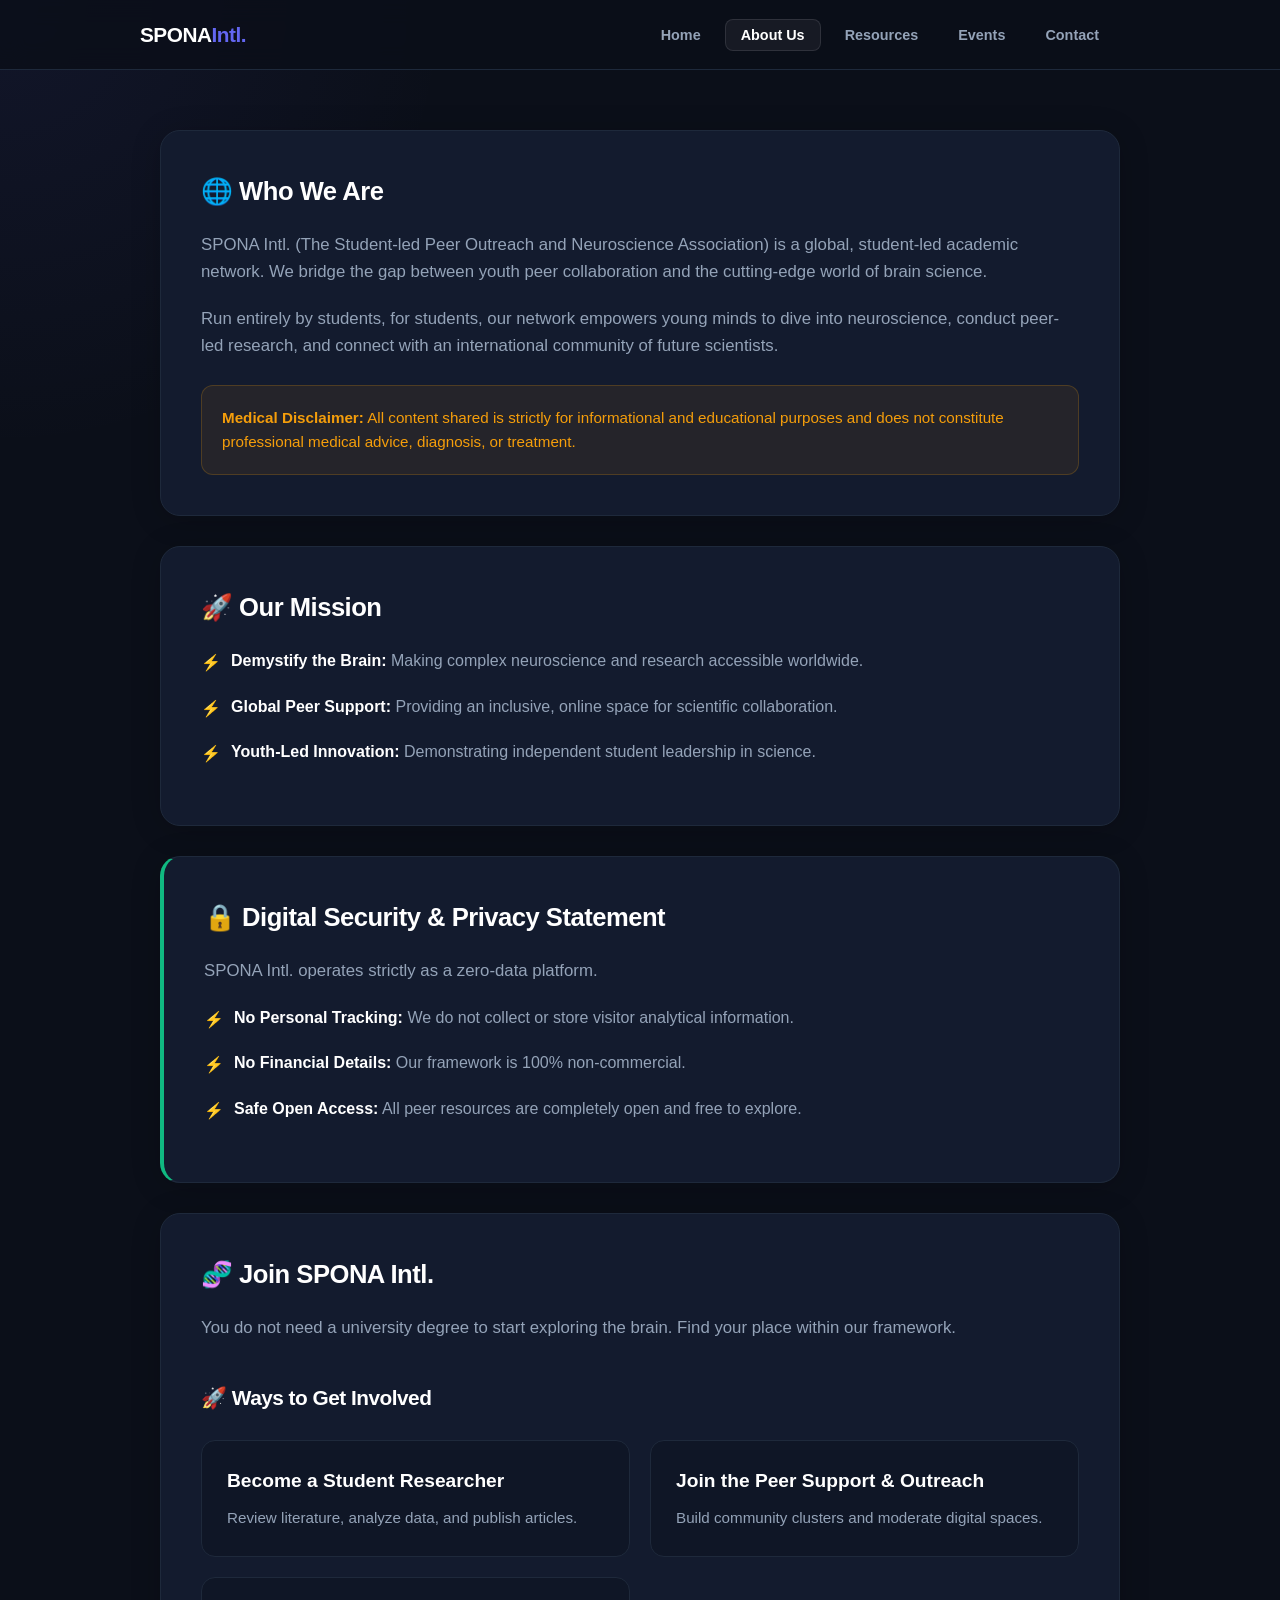
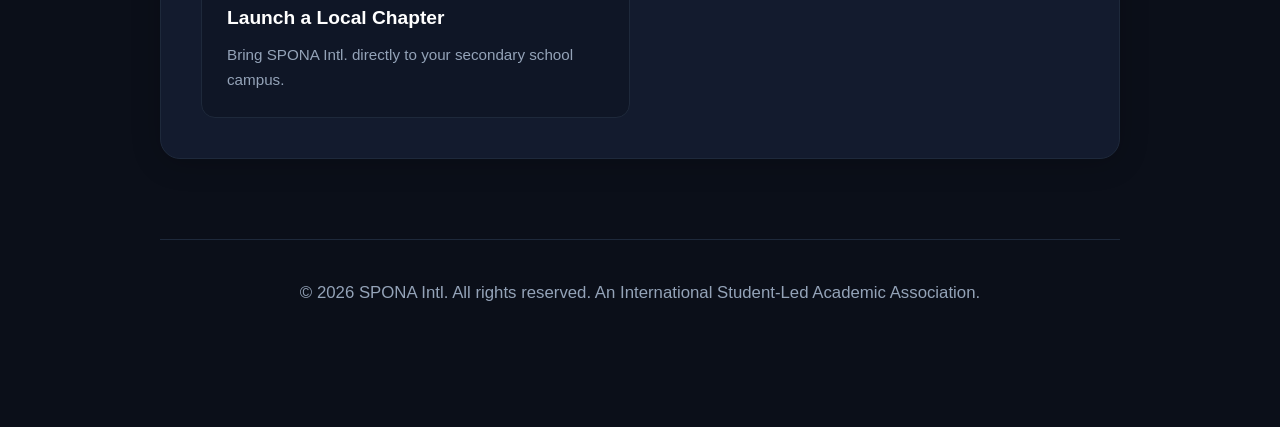
==== about.html @ d9002663 "Update about.html" ====
<!DOCTYPE html>
<html lang="en">
<head>
    <meta charset="UTF-8">
    <meta name="viewport" content="width=device-width, initial-scale=1.0">
    <title>SPONA Intl. | About Us</title>
    <style>
        :root {
            --bg-main: #0b0f19; --bg-card: #131b2e; --border-color: #1e293b;
            --text-primary: #f8fafc; --text-secondary: #94a3b8;
            --accent-emerald: #10b981; --accent-indigo: #6366f1;
            --accent-glow: rgba(99, 102, 241, 0.15);
            --accent-amber: #f59e0b; --light-amber: rgba(245, 158, 11, 0.08);
        }
        * { box-sizing: border-box; margin: 0; padding: 0; }
        body { 
            font-family: -apple-system, BlinkMacSystemFont, "Segoe UI", Roboto, sans-serif; 
            background-color: var(--bg-main); color: var(--text-primary); line-height: 1.6; 
            background-image: radial-gradient(circle at top left, rgba(99, 102, 241, 0.08), transparent 450px);
            background-attachment: fixed;
        }
        nav { position: sticky; top: 0; background-color: rgba(11, 15, 25, 0.85); border-bottom: 1px solid var(--border-color); padding: 18px 20px; z-index: 1000; backdrop-filter: blur(12px); }
        .nav-container { max-width: 1000px; margin: 0 auto; display: flex; justify-content: space-between; align-items: center; flex-wrap: wrap; gap: 15px; }
        .nav-logo { font-weight: 800; font-size: 1.3rem; color: #ffffff; text-decoration: none; letter-spacing: -0.5px; }
        .nav-logo span { color: var(--accent-indigo); }
        .nav-right-block { display: flex; align-items: center; gap: 25px; }
        .nav-links { display: flex; gap: 8px; list-style: none; }
        .nav-links a { text-decoration: none; color: var(--text-secondary); font-weight: 600; font-size: 0.9rem; padding: 8px 16px; border-radius: 8px; transition: all 0.25s cubic-bezier(0.4, 0, 0.2, 1); }
        .nav-links a.active, .nav-links a:hover { color: #ffffff; background-color: rgba(255, 255, 255, 0.05); }
        .nav-links a.active { box-shadow: inset 0 0 0 1px rgba(255, 255, 255, 0.1); }
        
        .container { max-width: 1000px; margin: 0 auto; padding: 60px 20px; }
        .card { background-color: var(--bg-card); border: 1px solid var(--border-color); padding: 40px; border-radius: 20px; margin-bottom: 30px; box-shadow: 0 4px 30px rgba(0, 0, 0, 0.2); }
        h2 { font-size: 1.6rem; font-weight: 800; margin-bottom: 20px; color: #ffffff; display: flex; align-items: center; gap: 12px; letter-spacing: -0.5px; }
        p { color: var(--text-secondary); margin-bottom: 20px; font-size: 1.05rem; }
        
        .disclaimer-box { background-color: var(--light-amber); border: 1px solid rgba(245, 158, 11, 0.2); padding: 20px; border-radius: 12px; color: var(--accent-amber); font-size: 0.95rem; margin-top: 25px; }
        
        .feature-list { list-style: none; }
        .feature-item { position: relative; padding-left: 30px; margin-bottom: 20px; color: var(--text-secondary); }
        .feature-item::before { content: "⚡"; position: absolute; left: 0; top: 2px; color: var(--accent-indigo); }
        .feature-item strong { color: #ffffff; }

        .grid-layout { display: grid; grid-template-columns: repeat(auto-fit, minmax(280px, 1fr)); gap: 20px; margin-top: 25px; }
        .interactive-tile { background: rgba(11, 15, 25, 0.4); border: 1px solid var(--border-color); padding: 25px; border-radius: 14px; transition: all 0.3s cubic-bezier(0.4, 0, 0.2, 1); }
        .interactive-tile:hover { transform: translateY(-4px); border-color: var(--accent-indigo); box-shadow: 0 10px 25px var(--accent-glow); }
        .interactive-tile h3 { font-size: 1.2rem; font-weight: 700; color: #ffffff; margin-bottom: 10px; }
        .interactive-tile p { font-size: 0.95rem; margin-bottom: 0; }
        
        footer { text-align: center; padding: 40px 0; border-top: 1px solid var(--border-color); color: var(--text-secondary); font-size: 0.85rem; margin-top: 80px; }
    </style>
</head>
<body>
    <nav>
        <div class="nav-container">
            <a href="index.html" class="nav-logo">SPONA<span>Intl.</span></a>
            <div class="nav-right-block">
                <ul class="nav-links">
                    <li><a href="index.html">Home</a></li>
                    <li><a href="about.html" class="active">About Us</a></li>
                    <li><a href="resources.html">Resources</a></li>
                    <li><a href="events.html">Events</a></li>
                    <li><a href="contact.html">Contact</a></li>
                </ul>
                <div id="google_translate_element"></div>
            </div>
        </div>
    </nav>
    <div class="container">
        <section class="card">
            <h2>🌐 Who We Are</h2>
            <p>SPONA Intl. (The Student-led Peer Outreach and Neuroscience Association) is a global, student-led academic network. We bridge the gap between youth peer collaboration and the cutting-edge world of brain science.</p>
            <p>Run entirely by students, for students, our network empowers young minds to dive into neuroscience, conduct peer-led research, and connect with an international community of future scientists.</p>
            <div class="disclaimer-box"><strong>Medical Disclaimer:</strong> All content shared is strictly for informational and educational purposes and does not constitute professional medical advice, diagnosis, or treatment.</div>
        </section>
        <section class="card">
            <h2>🚀 Our Mission</h2>
            <div class="feature-list">
                <div class="feature-item"><strong>Demystify the Brain:</strong> Making complex neuroscience and research accessible worldwide.</div>
                <div class="feature-item"><strong>Global Peer Support:</strong> Providing an inclusive, online space for scientific collaboration.</div>
                <div class="feature-item"><strong>Youth-Led Innovation:</strong> Demonstrating independent student leadership in science.</div>
            </div>
        </section>
        <section class="card" style="border-left: 4px solid var(--accent-emerald);">
            <h2>🔒 Digital Security & Privacy Statement</h2>
            <p>SPONA Intl. operates strictly as a zero-data platform.</p>
            <div class="feature-list">
                <div class="feature-item"><strong>No Personal Tracking:</strong> We do not collect or store visitor analytical information.</div>
                <div class="feature-item"><strong>No Financial Details:</strong> Our framework is 100% non-commercial.</div>
                <div class="feature-item"><strong>Safe Open Access:</strong> All peer resources are completely open and free to explore.</div>
            </div>
        </section>
        <section class="card">
            <h2>🧬 Join SPONA Intl.</h2>
            <p>You do not need a university degree to start exploring the brain. Find your place within our framework.</p>
            <h2 style="font-size: 1.3rem; margin-top: 40px; margin-bottom: 0;">🚀 Ways to Get Involved</h2>
            <div class="grid-layout">
                <div class="interactive-tile"><h3>Become a Student Researcher</h3><p>Review literature, analyze data, and publish articles.</p></div>
                <div class="interactive-tile"><h3>Join the Peer Support & Outreach</h3><p>Build community clusters and moderate digital spaces.</p></div>
                <div class="interactive-tile"><h3>Launch a Local Chapter</h3><p>Bring SPONA Intl. directly to your secondary school campus.</p></div>
            </div>
        </section>
        <footer><p>© 2026 SPONA Intl. All rights reserved. An International Student-Led Academic Association.</p></footer>
    </div>
    <script type="text/javascript">
        function googleTranslateElementInit() { new google.translate.TranslateElement({pageLanguage: 'en', layout: google.translate.TranslateElement.InlineLayout.SIMPLE, autoDisplay: false}, 'google_translate_element'); }
    </script>
    <script type="text/javascript" src="https://google.com"></script>
</body>
</html>
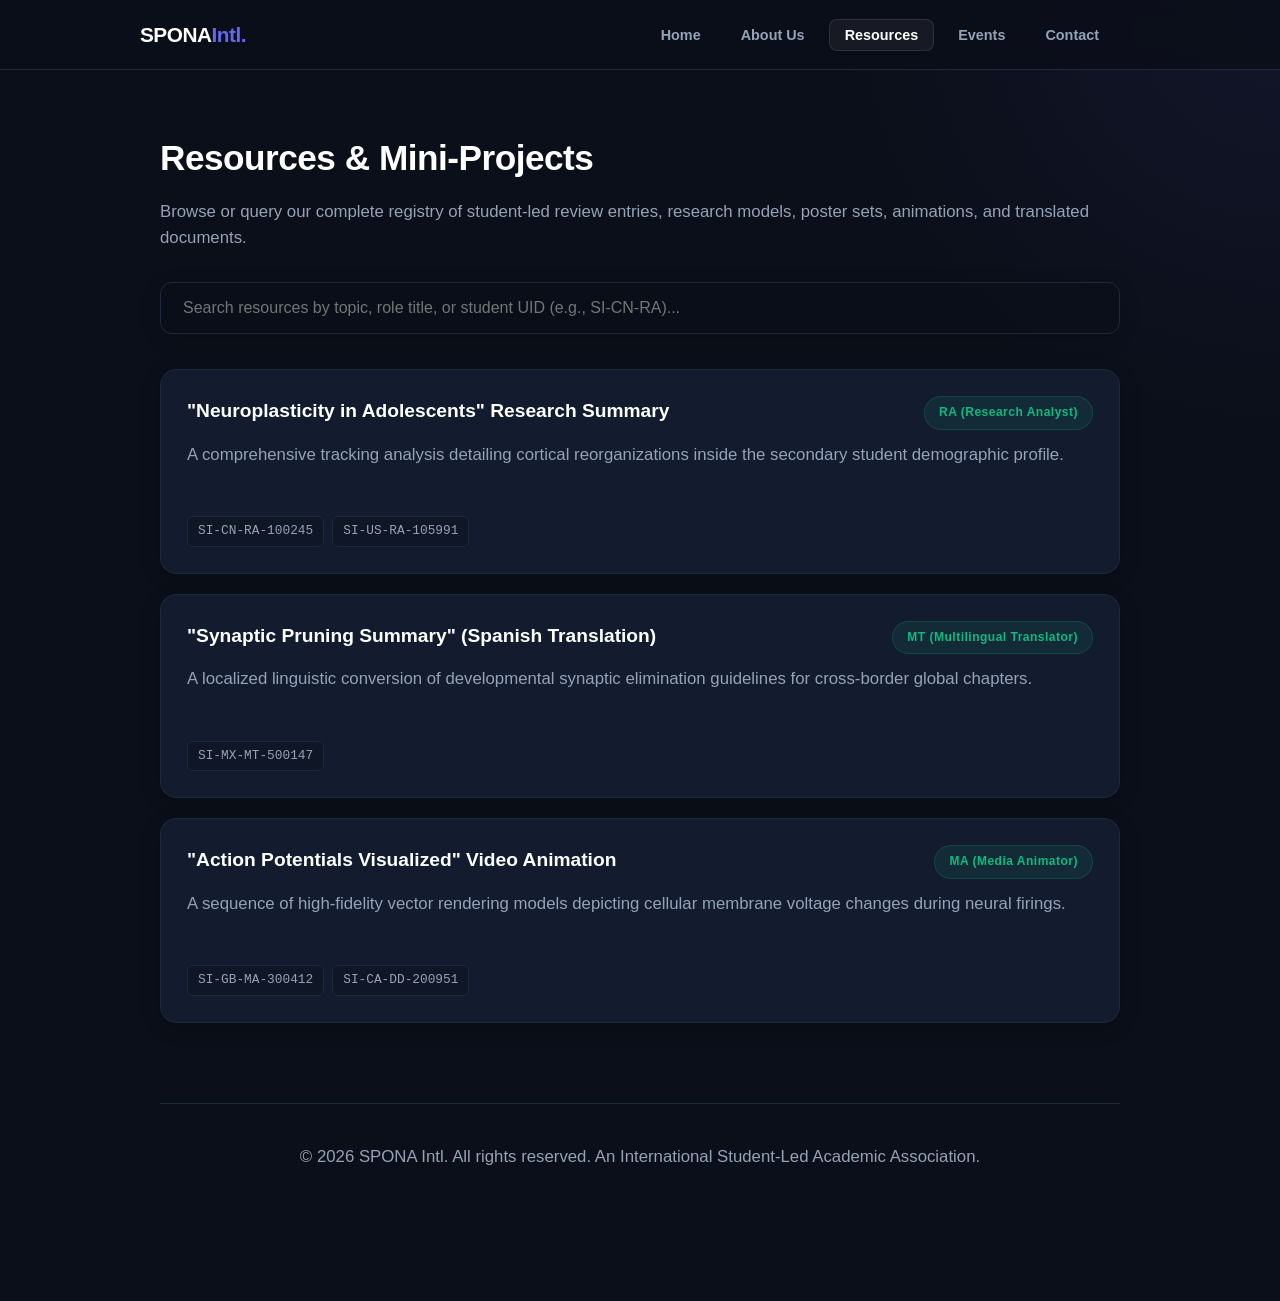
==== commit aa5e99a5: "Refactor about.html for resources and search functionality Updated the title and modified styles for" ====
--- a/about.html
+++ b/about.html
@@ -3,20 +3,20 @@
 <head>
     <meta charset="UTF-8">
     <meta name="viewport" content="width=device-width, initial-scale=1.0">
-    <title>SPONA Intl. | About Us</title>
+    <title>SPONA Intl. | Resources</title>
     <style>
         :root {
             --bg-main: #0b0f19; --bg-card: #131b2e; --border-color: #1e293b;
             --text-primary: #f8fafc; --text-secondary: #94a3b8;
-            --accent-emerald: #10b981; --accent-indigo: #6366f1;
+            --accent-emerald: #10b981; --accent-indigo: #6366f1; 
             --accent-glow: rgba(99, 102, 241, 0.15);
-            --accent-amber: #f59e0b; --light-amber: rgba(245, 158, 11, 0.08);
+            --light-blue: rgba(16, 185, 129, 0.1);
         }
         * { box-sizing: border-box; margin: 0; padding: 0; }
         body { 
             font-family: -apple-system, BlinkMacSystemFont, "Segoe UI", Roboto, sans-serif; 
             background-color: var(--bg-main); color: var(--text-primary); line-height: 1.6; 
-            background-image: radial-gradient(circle at top left, rgba(99, 102, 241, 0.08), transparent 450px);
+            background-image: radial-gradient(circle at top right, rgba(99, 102, 241, 0.08), transparent 450px);
             background-attachment: fixed;
         }
         nav { position: sticky; top: 0; background-color: rgba(11, 15, 25, 0.85); border-bottom: 1px solid var(--border-color); padding: 18px 20px; z-index: 1000; backdrop-filter: blur(12px); }
@@ -30,23 +30,25 @@
         .nav-links a.active { box-shadow: inset 0 0 0 1px rgba(255, 255, 255, 0.1); }
         
         .container { max-width: 1000px; margin: 0 auto; padding: 60px 20px; }
-        .card { background-color: var(--bg-card); border: 1px solid var(--border-color); padding: 40px; border-radius: 20px; margin-bottom: 30px; box-shadow: 0 4px 30px rgba(0, 0, 0, 0.2); }
-        h2 { font-size: 1.6rem; font-weight: 800; margin-bottom: 20px; color: #ffffff; display: flex; align-items: center; gap: 12px; letter-spacing: -0.5px; }
-        p { color: var(--text-secondary); margin-bottom: 20px; font-size: 1.05rem; }
+        h2 { font-size: 2.2rem; font-weight: 800; margin-bottom: 12px; color: #ffffff; letter-spacing: -0.5px; }
+        p { color: var(--text-secondary); margin-bottom: 30px; font-size: 1.05rem; }
         
-        .disclaimer-box { background-color: var(--light-amber); border: 1px solid rgba(245, 158, 11, 0.2); padding: 20px; border-radius: 12px; color: var(--accent-amber); font-size: 0.95rem; margin-top: 25px; }
+        .search-container { margin-bottom: 35px; }
+        .search-bar { width: 100%; padding: 16px 22px; font-size: 1rem; color: #ffffff; border: 1px solid var(--border-color); border-radius: 12px; outline: none; background-color: rgba(11, 15, 25, 0.5); box-shadow: 0 4px 20px rgba(0, 0, 0, 0.15); transition: all 0.25s cubic-bezier(0.4, 0, 0.2, 1); }
+        .search-bar:focus { border-color: var(--accent-indigo); background-color: var(--bg-card); box-shadow: 0 0 0 4px rgba(99, 102, 241, 0.15); }
         
-        .feature-list { list-style: none; }
-        .feature-item { position: relative; padding-left: 30px; margin-bottom: 20px; color: var(--text-secondary); }
-        .feature-item::before { content: "⚡"; position: absolute; left: 0; top: 2px; color: var(--accent-indigo); }
-        .feature-item strong { color: #ffffff; }
-
-        .grid-layout { display: grid; grid-template-columns: repeat(auto-fit, minmax(280px, 1fr)); gap: 20px; margin-top: 25px; }
-        .interactive-tile { background: rgba(11, 15, 25, 0.4); border: 1px solid var(--border-color); padding: 25px; border-radius: 14px; transition: all 0.3s cubic-bezier(0.4, 0, 0.2, 1); }
-        .interactive-tile:hover { transform: translateY(-4px); border-color: var(--accent-indigo); box-shadow: 0 10px 25px var(--accent-glow); }
-        .interactive-tile h3 { font-size: 1.2rem; font-weight: 700; color: #ffffff; margin-bottom: 10px; }
-        .interactive-tile p { font-size: 0.95rem; margin-bottom: 0; }
+        .resource-list { list-style: none; }
+        .resource-card { background-color: var(--bg-card); border: 1px solid var(--border-color); padding: 26px; border-radius: 16px; margin-bottom: 20px; display: flex; flex-direction: column; gap: 12px; box-shadow: 0 4px 20px rgba(0, 0, 0, 0.2); transition: all 0.3s cubic-bezier(0.4, 0, 0.2, 1); }
+        .resource-card:hover { transform: translateY(-4px); border-color: var(--accent-indigo); box-shadow: 0 12px 30px var(--accent-glow); }
         
+        .resource-top { display: flex; justify-content: space-between; align-items: flex-start; gap: 15px; flex-wrap: wrap; }
+        .resource-link { font-weight: 700; color: #ffffff; text-decoration: none; font-size: 1.2rem; transition: color 0.2s ease; }
+        .resource-card:hover .resource-link { color: var(--accent-indigo); }
+        .badge { font-size: 0.75rem; font-weight: 700; padding: 6px 14px; border-radius: 20px; background-color: var(--light-blue); color: var(--accent-emerald); border: 1px solid rgba(16, 185, 129, 0.2); letter-spacing: 0.5px; }
+        
+        .uid-container { display: flex; flex-wrap: wrap; gap: 8px; margin-top: 6px; }
+        .uid-token { font-family: monospace; font-size: 0.8rem; color: var(--text-secondary); background-color: rgba(11, 15, 25, 0.4); padding: 4px 10px; border-radius: 6px; border: 1px solid var(--border-color); }
+        .no-results { display: none; text-align: center; padding: 50px 20px; color: var(--text-secondary); font-style: italic; border: 1px dashed var(--border-color); border-radius: 16px; background-color: rgba(19, 27, 46, 0.2); }
         footer { text-align: center; padding: 40px 0; border-top: 1px solid var(--border-color); color: var(--text-secondary); font-size: 0.85rem; margin-top: 80px; }
     </style>
 </head>
@@ -57,8 +59,8 @@
             <div class="nav-right-block">
                 <ul class="nav-links">
                     <li><a href="index.html">Home</a></li>
-                    <li><a href="about.html" class="active">About Us</a></li>
-                    <li><a href="resources.html">Resources</a></li>
+                    <li><a href="about.html">About Us</a></li>
+                    <li><a href="resources.html" class="active">Resources</a></li>
                     <li><a href="events.html">Events</a></li>
                     <li><a href="contact.html">Contact</a></li>
                 </ul>
@@ -67,44 +69,62 @@
         </div>
     </nav>
     <div class="container">
-        <section class="card">
-            <h2>🌐 Who We Are</h2>
-            <p>SPONA Intl. (The Student-led Peer Outreach and Neuroscience Association) is a global, student-led academic network. We bridge the gap between youth peer collaboration and the cutting-edge world of brain science.</p>
-            <p>Run entirely by students, for students, our network empowers young minds to dive into neuroscience, conduct peer-led research, and connect with an international community of future scientists.</p>
-            <div class="disclaimer-box"><strong>Medical Disclaimer:</strong> All content shared is strictly for informational and educational purposes and does not constitute professional medical advice, diagnosis, or treatment.</div>
-        </section>
-        <section class="card">
-            <h2>🚀 Our Mission</h2>
-            <div class="feature-list">
-                <div class="feature-item"><strong>Demystify the Brain:</strong> Making complex neuroscience and research accessible worldwide.</div>
-                <div class="feature-item"><strong>Global Peer Support:</strong> Providing an inclusive, online space for scientific collaboration.</div>
-                <div class="feature-item"><strong>Youth-Led Innovation:</strong> Demonstrating independent student leadership in science.</div>
-            </div>
-        </section>
-        <section class="card" style="border-left: 4px solid var(--accent-emerald);">
-            <h2>🔒 Digital Security & Privacy Statement</h2>
-            <p>SPONA Intl. operates strictly as a zero-data platform.</p>
-            <div class="feature-list">
-                <div class="feature-item"><strong>No Personal Tracking:</strong> We do not collect or store visitor analytical information.</div>
-                <div class="feature-item"><strong>No Financial Details:</strong> Our framework is 100% non-commercial.</div>
-                <div class="feature-item"><strong>Safe Open Access:</strong> All peer resources are completely open and free to explore.</div>
-            </div>
-        </section>
-        <section class="card">
-            <h2>🧬 Join SPONA Intl.</h2>
-            <p>You do not need a university degree to start exploring the brain. Find your place within our framework.</p>
-            <h2 style="font-size: 1.3rem; margin-top: 40px; margin-bottom: 0;">🚀 Ways to Get Involved</h2>
-            <div class="grid-layout">
-                <div class="interactive-tile"><h3>Become a Student Researcher</h3><p>Review literature, analyze data, and publish articles.</p></div>
-                <div class="interactive-tile"><h3>Join the Peer Support & Outreach</h3><p>Build community clusters and moderate digital spaces.</p></div>
-                <div class="interactive-tile"><h3>Launch a Local Chapter</h3><p>Bring SPONA Intl. directly to your secondary school campus.</p></div>
-            </div>
-        </section>
+        <h2>Resources & Mini-Projects</h2>
+        <p>Browse or query our complete registry of student-led review entries, research models, poster sets, animations, and translated documents.</p>
+        <div class="search-container">
+            <input type="text" id="resourceSearch" class="search-bar" placeholder="Search resources by topic, role title, or student UID (e.g., SI-CN-RA)...">
+        </div>
+        <div id="noResultsMessage" class="no-results">No resources match your search query terms.</div>
+        <ul class="resource-list" id="resourceRegistry">
+            <li class="resource-card" data-search="neuroplasticity adolescents research summary review paper ra research analyst si-cn-ra-100245 si-us-ra-105991">
+                <div class="resource-top">
+                    <a href="#" class="resource-link">"Neuroplasticity in Adolescents" Research Summary</a>
+                    <span class="badge">RA (Research Analyst)</span>
+                </div>
+                <p>A comprehensive tracking analysis detailing cortical reorganizations inside the secondary student demographic profile.</p>
+                <div class="uid-container"><span class="uid-token">SI-CN-RA-100245</span><span class="uid-token">SI-US-RA-105991</span></div>
+            </li>
+            <li class="resource-card" data-search="synaptic pruning summary spanish translation edition mt multilingual translator si-mx-mt-500147">
+                <div class="resource-top">
+                    <a href="#" class="resource-link">"Synaptic Pruning Summary" (Spanish Translation)</a>
+                    <span class="badge">MT (Multilingual Translator)</span>
+                </div>
+                <p>A localized linguistic conversion of developmental synaptic elimination guidelines for cross-border global chapters.</p>
+                <div class="uid-container"><span class="uid-token">SI-MX-MT-500147</span></div>
+            </li>
+            <li class="resource-card" data-search="action potentials visualized animations media animator ma dd digital designer si-gb-ma-300412 si-ca-dd-200951">
+                <div class="resource-top">
+                    <a href="#" class="resource-link">"Action Potentials Visualized" Video Animation</a>
+                    <span class="badge">MA (Media Animator)</span>
+                </div>
+                <p>A sequence of high-fidelity vector rendering models depicting cellular membrane voltage changes during neural firings.</p>
+                <div class="uid-container"><span class="uid-token">SI-GB-MA-300412</span><span class="uid-token">SI-CA-DD-200951</span></div>
+            </li>
+        </ul>
         <footer><p>© 2026 SPONA Intl. All rights reserved. An International Student-Led Academic Association.</p></footer>
     </div>
     <script type="text/javascript">
         function googleTranslateElementInit() { new google.translate.TranslateElement({pageLanguage: 'en', layout: google.translate.TranslateElement.InlineLayout.SIMPLE, autoDisplay: false}, 'google_translate_element'); }
     </script>
     <script type="text/javascript" src="https://google.com"></script>
+    <script>
+        document.addEventListener("DOMContentLoaded", function() {
+            const searchInput = document.getElementById('resourceSearch');
+            const resourceCards = document.querySelectorAll('#resourceRegistry .resource-card');
+            const noResultsMessage = document.getElementById('noResultsMessage');
+            if(searchInput) {
+                searchInput.addEventListener('input', function(e) {
+                    const query = e.target.value.toLowerCase().trim(); let matchingItemsCount = 0;
+                    resourceCards.forEach(card => {
+                        const searchMetadata = card.getAttribute('data-search');
+                        if (searchMetadata && searchMetadata.toLowerCase().includes(query)) { card.style.display = 'flex'; matchingItemsCount++; } 
+                        else { card.style.display = 'none'; }
+                    });
+                    noResultsMessage.style.display = (matchingItemsCount === 0 && query !== '') ? 'block' : 'none';
+                });
+            }
+        });
+    </script>
 </body>
 </html>
+
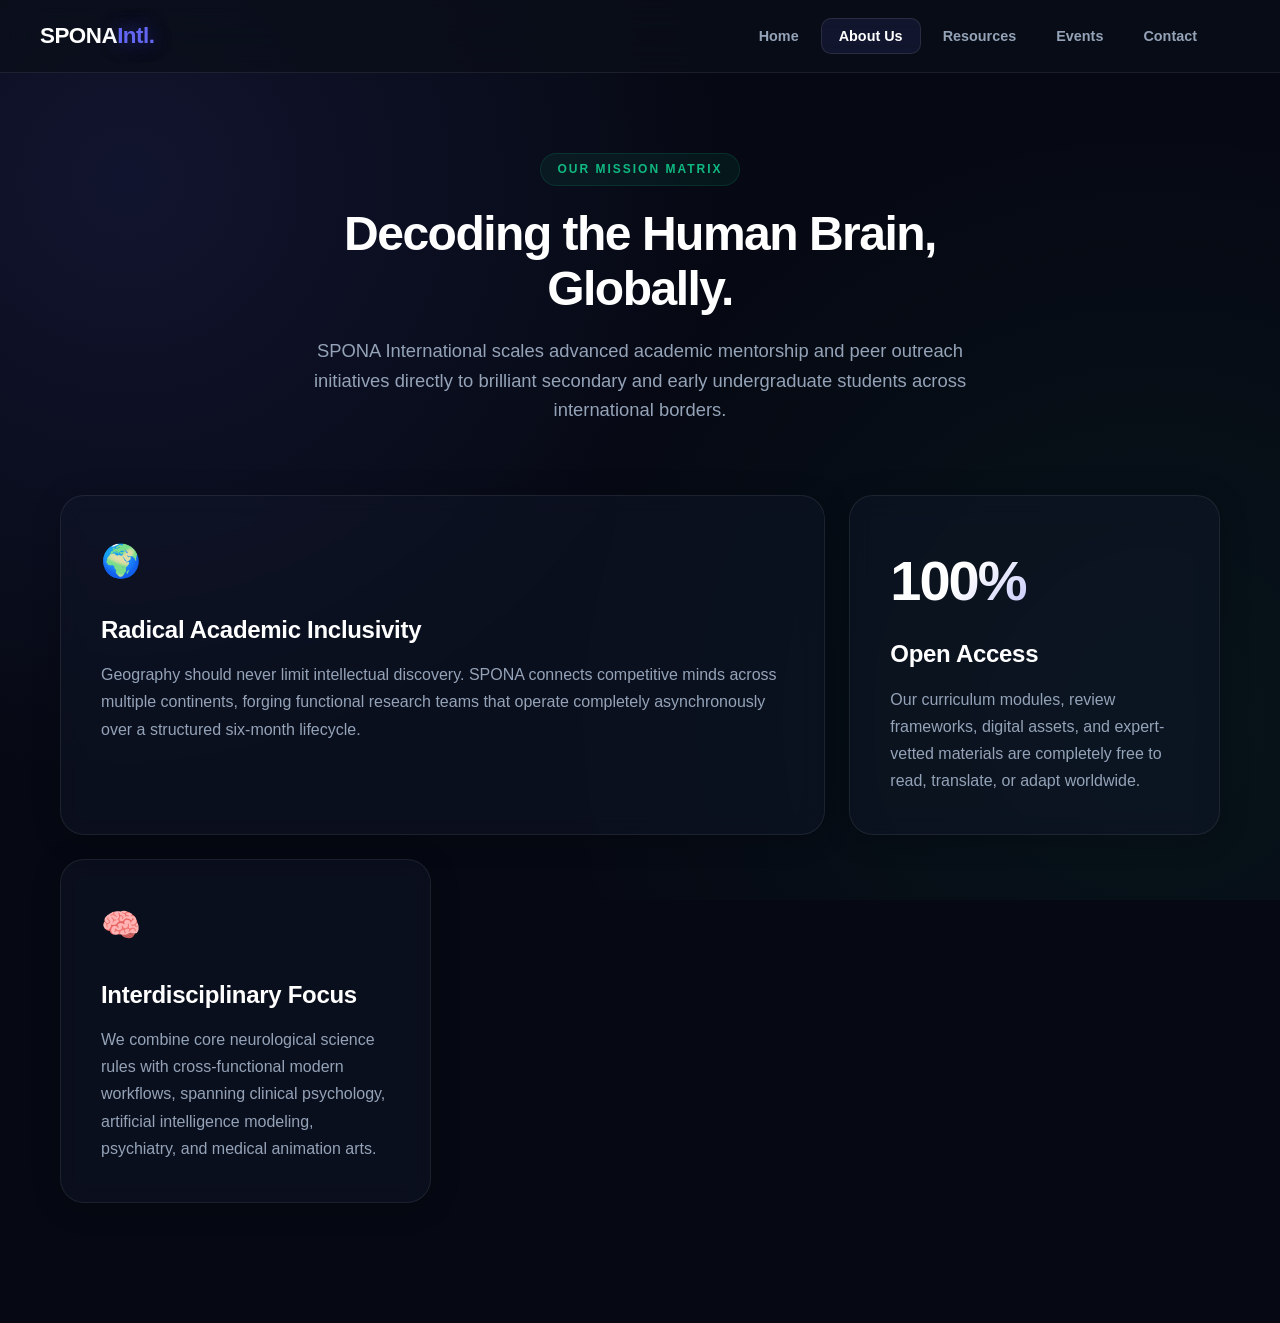
==== commit 37614241: "Update about.html" ====
--- a/about.html
+++ b/about.html
@@ -3,64 +3,253 @@
 <head>
     <meta charset="UTF-8">
     <meta name="viewport" content="width=device-width, initial-scale=1.0">
-    <title>SPONA Intl. | Resources</title>
+    <title>SPONA Intl. | About Us</title>
     <style>
         :root {
-            --bg-main: #0b0f19; --bg-card: #131b2e; --border-color: #1e293b;
-            --text-primary: #f8fafc; --text-secondary: #94a3b8;
-            --accent-emerald: #10b981; --accent-indigo: #6366f1; 
-            --accent-glow: rgba(99, 102, 241, 0.15);
-            --light-blue: rgba(16, 185, 129, 0.1);
-        }
-        * { box-sizing: border-box; margin: 0; padding: 0; }
+            --bg-main: #060913; 
+            --bg-card: rgba(19, 27, 46, 0.4); 
+            --border-color: rgba(255, 255, 255, 0.08);
+            --text-primary: #f8fafc; 
+            --text-secondary: #94a3b8;
+            --accent-emerald: #10b981; 
+            --accent-indigo: #6366f1; 
+            --accent-glow: rgba(99, 102, 241, 0.25);
+            --panel-glass: rgba(11, 15, 25, 0.7);
+        }
+        * { 
+            box-sizing: border-box; 
+            margin: 0; 
+            padding: 0; 
+        }
         body { 
             font-family: -apple-system, BlinkMacSystemFont, "Segoe UI", Roboto, sans-serif; 
-            background-color: var(--bg-main); color: var(--text-primary); line-height: 1.6; 
-            background-image: radial-gradient(circle at top right, rgba(99, 102, 241, 0.08), transparent 450px);
+            background-color: var(--bg-main); 
+            color: var(--text-primary); 
+            line-height: 1.6; 
+            background-image: 
+                radial-gradient(circle at 10% 20%, rgba(99, 102, 241, 0.12), transparent 600px),
+                radial-gradient(circle at 90% 80%, rgba(16, 185, 129, 0.06), transparent 600px);
             background-attachment: fixed;
-        }
-        nav { position: sticky; top: 0; background-color: rgba(11, 15, 25, 0.85); border-bottom: 1px solid var(--border-color); padding: 18px 20px; z-index: 1000; backdrop-filter: blur(12px); }
-        .nav-container { max-width: 1000px; margin: 0 auto; display: flex; justify-content: space-between; align-items: center; flex-wrap: wrap; gap: 15px; }
-        .nav-logo { font-weight: 800; font-size: 1.3rem; color: #ffffff; text-decoration: none; letter-spacing: -0.5px; }
-        .nav-logo span { color: var(--accent-indigo); }
-        .nav-right-block { display: flex; align-items: center; gap: 25px; }
-        .nav-links { display: flex; gap: 8px; list-style: none; }
-        .nav-links a { text-decoration: none; color: var(--text-secondary); font-weight: 600; font-size: 0.9rem; padding: 8px 16px; border-radius: 8px; transition: all 0.25s cubic-bezier(0.4, 0, 0.2, 1); }
-        .nav-links a.active, .nav-links a:hover { color: #ffffff; background-color: rgba(255, 255, 255, 0.05); }
-        .nav-links a.active { box-shadow: inset 0 0 0 1px rgba(255, 255, 255, 0.1); }
-        
-        .container { max-width: 1000px; margin: 0 auto; padding: 60px 20px; }
-        h2 { font-size: 2.2rem; font-weight: 800; margin-bottom: 12px; color: #ffffff; letter-spacing: -0.5px; }
-        p { color: var(--text-secondary); margin-bottom: 30px; font-size: 1.05rem; }
-        
-        .search-container { margin-bottom: 35px; }
-        .search-bar { width: 100%; padding: 16px 22px; font-size: 1rem; color: #ffffff; border: 1px solid var(--border-color); border-radius: 12px; outline: none; background-color: rgba(11, 15, 25, 0.5); box-shadow: 0 4px 20px rgba(0, 0, 0, 0.15); transition: all 0.25s cubic-bezier(0.4, 0, 0.2, 1); }
-        .search-bar:focus { border-color: var(--accent-indigo); background-color: var(--bg-card); box-shadow: 0 0 0 4px rgba(99, 102, 241, 0.15); }
-        
-        .resource-list { list-style: none; }
-        .resource-card { background-color: var(--bg-card); border: 1px solid var(--border-color); padding: 26px; border-radius: 16px; margin-bottom: 20px; display: flex; flex-direction: column; gap: 12px; box-shadow: 0 4px 20px rgba(0, 0, 0, 0.2); transition: all 0.3s cubic-bezier(0.4, 0, 0.2, 1); }
-        .resource-card:hover { transform: translateY(-4px); border-color: var(--accent-indigo); box-shadow: 0 12px 30px var(--accent-glow); }
-        
-        .resource-top { display: flex; justify-content: space-between; align-items: flex-start; gap: 15px; flex-wrap: wrap; }
-        .resource-link { font-weight: 700; color: #ffffff; text-decoration: none; font-size: 1.2rem; transition: color 0.2s ease; }
-        .resource-card:hover .resource-link { color: var(--accent-indigo); }
-        .badge { font-size: 0.75rem; font-weight: 700; padding: 6px 14px; border-radius: 20px; background-color: var(--light-blue); color: var(--accent-emerald); border: 1px solid rgba(16, 185, 129, 0.2); letter-spacing: 0.5px; }
-        
-        .uid-container { display: flex; flex-wrap: wrap; gap: 8px; margin-top: 6px; }
-        .uid-token { font-family: monospace; font-size: 0.8rem; color: var(--text-secondary); background-color: rgba(11, 15, 25, 0.4); padding: 4px 10px; border-radius: 6px; border: 1px solid var(--border-color); }
-        .no-results { display: none; text-align: center; padding: 50px 20px; color: var(--text-secondary); font-style: italic; border: 1px dashed var(--border-color); border-radius: 16px; background-color: rgba(19, 27, 46, 0.2); }
-        footer { text-align: center; padding: 40px 0; border-top: 1px solid var(--border-color); color: var(--text-secondary); font-size: 0.85rem; margin-top: 80px; }
+            overflow-x: hidden;
+        }
+        
+        /* Premium Floating Navigation Header */
+        nav { 
+            position: sticky; 
+            top: 0; 
+            background-color: var(--panel-glass); 
+            border-bottom: 1px solid var(--border-color); 
+            padding: 18px 20px; 
+            z-index: 1000; 
+            backdrop-filter: blur(20px); 
+            -webkit-backdrop-filter: blur(20px);
+        }
+        .nav-container { 
+            max-width: 1200px; 
+            margin: 0 auto; 
+            display: flex; 
+            justify-content: space-between; 
+            align-items: center; 
+            flex-wrap: wrap; 
+            gap: 15px; 
+        }
+        .nav-logo { 
+            font-weight: 900; 
+            font-size: 1.4rem; 
+            color: #ffffff; 
+            text-decoration: none; 
+            letter-spacing: -0.5px; 
+        }
+        .nav-logo span { 
+            color: var(--accent-indigo); 
+            text-shadow: 0 0 20px rgba(99, 102, 241, 0.5);
+        }
+        .nav-right-block { 
+            display: flex; 
+            align-items: center; 
+            gap: 25px; 
+        }
+        .nav-links { 
+            display: flex; 
+            gap: 4px; 
+            list-style: none; 
+        }
+        .nav-links a { 
+            text-decoration: none; 
+            color: var(--text-secondary); 
+            font-weight: 600; 
+            font-size: 0.9rem; 
+            padding: 10px 18px; 
+            border-radius: 10px; 
+            transition: all 0.3s cubic-bezier(0.4, 0, 0.2, 1); 
+        }
+        .nav-links a.active, .nav-links a:hover { 
+            color: #ffffff; 
+            background-color: rgba(255, 255, 255, 0.06); 
+        }
+        .nav-links a.active { 
+            box-shadow: inset 0 0 0 1px rgba(255, 255, 255, 0.1); 
+            background-color: rgba(99, 102, 241, 0.1);
+            color: #ffffff;
+        }
+
+        /* Container Structure */
+        .container { 
+            max-width: 1200px; 
+            margin: 0 auto; 
+            padding: 80px 20px; 
+        }
+        
+        .header-section {
+            text-align: center;
+            max-width: 700px;
+            margin: 0 auto 70px auto;
+        }
+        .header-section .badge {
+            font-size: 0.75rem;
+            font-weight: 800;
+            text-transform: uppercase;
+            letter-spacing: 2px;
+            color: var(--accent-emerald);
+            background: rgba(16, 185, 129, 0.08);
+            padding: 6px 16px;
+            border-radius: 100px;
+            border: 1px solid rgba(16, 185, 129, 0.15);
+            display: inline-block;
+            margin-bottom: 20px;
+        }
+        .header-section h1 {
+            font-size: 3rem;
+            font-weight: 800;
+            color: #ffffff;
+            letter-spacing: -1.5px;
+            line-height: 1.15;
+            margin-bottom: 20px;
+        }
+        .header-section p {
+            color: var(--text-secondary);
+            font-size: 1.15rem;
+        }
+
+        /* Modern High-End Bento Grid Layout */
+        .bento-grid {
+            display: grid;
+            grid-template-columns: repeat(3, 1fr);
+            gap: 24px;
+            margin-bottom: 40px;
+        }
+        .bento-item {
+            background-color: var(--bg-card);
+            border: 1px solid var(--border-color);
+            border-radius: 24px;
+            padding: 40px;
+            backdrop-filter: blur(10px);
+            -webkit-backdrop-filter: blur(10px);
+            box-shadow: 0 4px 30px rgba(0, 0, 0, 0.2);
+            transition: all 0.4s cubic-bezier(0.4, 0, 0.2, 1);
+            position: relative;
+            overflow: hidden;
+        }
+        .bento-item::before {
+            content: '';
+            position: absolute;
+            top: 0; left: 0; width: 100%; height: 100%;
+            background: linear-gradient(135deg, rgba(99, 102, 241, 0.05), transparent);
+            opacity: 0;
+            transition: opacity 0.4s ease;
+        }
+        .bento-item:hover {
+            transform: translateY(-6px);
+            border-color: rgba(99, 102, 241, 0.3);
+            box-shadow: 0 20px 40px var(--accent-glow);
+        }
+        .bento-item:hover::before {
+            opacity: 1;
+        }
+        
+        /* Grid Span Formats */
+        .span-2 { grid-column: span 2; }
+        .span-3 { grid-column: span 3; }
+        
+        /* Bento Card Typography Styling */
+        .bento-item .icon {
+            font-size: 2rem;
+            margin-bottom: 24px;
+            display: block;
+        }
+        .bento-item h3 {
+            font-size: 1.5rem;
+            color: #ffffff;
+            font-weight: 700;
+            margin-bottom: 12px;
+            letter-spacing: -0.3px;
+        }
+        .bento-item p {
+            color: var(--text-secondary);
+            font-size: 1rem;
+            line-height: 1.7;
+        }
+        
+        /* Highlight Feature Content styling */
+        .stat-highlight {
+            font-size: 3.5rem;
+            font-weight: 900;
+            color: transparent;
+            background: linear-gradient(135deg, #ffffff 30%, var(--accent-indigo));
+            -webkit-background-clip: text;
+            background-clip: text;
+            margin-bottom: 10px;
+            display: block;
+            letter-spacing: -2px;
+        }
+
+        /* Footer System */
+        footer { 
+            text-align: center; 
+            padding: 50px 0; 
+            border-top: 1px solid var(--border-color); 
+            color: var(--text-secondary); 
+            font-size: 0.85rem; 
+            margin-top: 100px; 
+        }
+        footer a { 
+            color: var(--accent-indigo); 
+            text-decoration: none; 
+            font-weight: 600; 
+            transition: color 0.2s ease; 
+        }
+        footer a:hover { 
+            color: #ffffff; 
+            text-decoration: underline; 
+        }
+
+        /* Responsive Breakpoints */
+        @media (max-width: 968px) {
+            .bento-grid {
+                grid-template-columns: repeat(2, 1fr);
+            }
+            .span-2 { grid-column: span 2; }
+        }
+        @media (max-width: 680px) {
+            .bento-grid {
+                grid-template-columns: 1fr;
+            }
+            .span-2, .span-3 { grid-column: span 1; }
+            .header-section h1 { font-size: 2.3rem; }
+        }
     </style>
 </head>
 <body>
+
+    <!-- Floating Global Navigation Structure Bar -->
     <nav>
         <div class="nav-container">
             <a href="index.html" class="nav-logo">SPONA<span>Intl.</span></a>
             <div class="nav-right-block">
                 <ul class="nav-links">
                     <li><a href="index.html">Home</a></li>
-                    <li><a href="about.html">About Us</a></li>
-                    <li><a href="resources.html" class="active">Resources</a></li>
+                    <li><a href="about.html" class="active">About Us</a></li>
+                    <li><a href="resources.html">Resources</a></li>
                     <li><a href="events.html">Events</a></li>
                     <li><a href="contact.html">Contact</a></li>
                 </ul>
@@ -68,63 +257,34 @@
             </div>
         </div>
     </nav>
+
+    <!-- Content Workspace Section -->
     <div class="container">
-        <h2>Resources & Mini-Projects</h2>
-        <p>Browse or query our complete registry of student-led review entries, research models, poster sets, animations, and translated documents.</p>
-        <div class="search-container">
-            <input type="text" id="resourceSearch" class="search-bar" placeholder="Search resources by topic, role title, or student UID (e.g., SI-CN-RA)...">
-        </div>
-        <div id="noResultsMessage" class="no-results">No resources match your search query terms.</div>
-        <ul class="resource-list" id="resourceRegistry">
-            <li class="resource-card" data-search="neuroplasticity adolescents research summary review paper ra research analyst si-cn-ra-100245 si-us-ra-105991">
-                <div class="resource-top">
-                    <a href="#" class="resource-link">"Neuroplasticity in Adolescents" Research Summary</a>
-                    <span class="badge">RA (Research Analyst)</span>
-                </div>
-                <p>A comprehensive tracking analysis detailing cortical reorganizations inside the secondary student demographic profile.</p>
-                <div class="uid-container"><span class="uid-token">SI-CN-RA-100245</span><span class="uid-token">SI-US-RA-105991</span></div>
-            </li>
-            <li class="resource-card" data-search="synaptic pruning summary spanish translation edition mt multilingual translator si-mx-mt-500147">
-                <div class="resource-top">
-                    <a href="#" class="resource-link">"Synaptic Pruning Summary" (Spanish Translation)</a>
-                    <span class="badge">MT (Multilingual Translator)</span>
-                </div>
-                <p>A localized linguistic conversion of developmental synaptic elimination guidelines for cross-border global chapters.</p>
-                <div class="uid-container"><span class="uid-token">SI-MX-MT-500147</span></div>
-            </li>
-            <li class="resource-card" data-search="action potentials visualized animations media animator ma dd digital designer si-gb-ma-300412 si-ca-dd-200951">
-                <div class="resource-top">
-                    <a href="#" class="resource-link">"Action Potentials Visualized" Video Animation</a>
-                    <span class="badge">MA (Media Animator)</span>
-                </div>
-                <p>A sequence of high-fidelity vector rendering models depicting cellular membrane voltage changes during neural firings.</p>
-                <div class="uid-container"><span class="uid-token">SI-GB-MA-300412</span><span class="uid-token">SI-CA-DD-200951</span></div>
-            </li>
-        </ul>
-        <footer><p>© 2026 SPONA Intl. All rights reserved. An International Student-Led Academic Association.</p></footer>
-    </div>
-    <script type="text/javascript">
-        function googleTranslateElementInit() { new google.translate.TranslateElement({pageLanguage: 'en', layout: google.translate.TranslateElement.InlineLayout.SIMPLE, autoDisplay: false}, 'google_translate_element'); }
-    </script>
-    <script type="text/javascript" src="https://google.com"></script>
-    <script>
-        document.addEventListener("DOMContentLoaded", function() {
-            const searchInput = document.getElementById('resourceSearch');
-            const resourceCards = document.querySelectorAll('#resourceRegistry .resource-card');
-            const noResultsMessage = document.getElementById('noResultsMessage');
-            if(searchInput) {
-                searchInput.addEventListener('input', function(e) {
-                    const query = e.target.value.toLowerCase().trim(); let matchingItemsCount = 0;
-                    resourceCards.forEach(card => {
-                        const searchMetadata = card.getAttribute('data-search');
-                        if (searchMetadata && searchMetadata.toLowerCase().includes(query)) { card.style.display = 'flex'; matchingItemsCount++; } 
-                        else { card.style.display = 'none'; }
-                    });
-                    noResultsMessage.style.display = (matchingItemsCount === 0 && query !== '') ? 'block' : 'none';
-                });
-            }
-        });
-    </script>
-</body>
-</html>
-
+        
+        <section class="header-section">
+            <span class="badge">Our Mission Matrix</span>
+            <h1>Decoding the Human Brain, Globally.</h1>
+            <p>SPONA International scales advanced academic mentorship and peer outreach initiatives directly to brilliant secondary and early undergraduate students across international borders.</p>
+        </section>
+
+        <!-- Asymmetrical High-End Bento Box Framework Container -->
+        <main class="bento-grid">
+            
+            <div class="bento-item span-2">
+                <span class="icon">🌍</span>
+                <h3>Radical Academic Inclusivity</h3>
+                <p>Geography should never limit intellectual discovery. SPONA connects competitive minds across multiple continents, forging functional research teams that operate completely asynchronously over a structured six-month lifecycle.</p>
+            </div>
+
+            <div class="bento-item">
+                <span class="stat-highlight">100%</span>
+                <h3>Open Access</h3>
+                <p>Our curriculum modules, review frameworks, digital assets, and expert-vetted materials are completely free to read, translate, or adapt worldwide.</p>
+            </div>
+
+            <div class="bento-item">
+                <span class="icon">🧠</span>
+                <h3>Interdisciplinary Focus</h3>
+                <p>We combine core neurological science rules with cross-functional modern workflows, spanning clinical psychology, artificial intelligence modeling, psychiatry, and medical animation arts.</p>
+            </div>
+
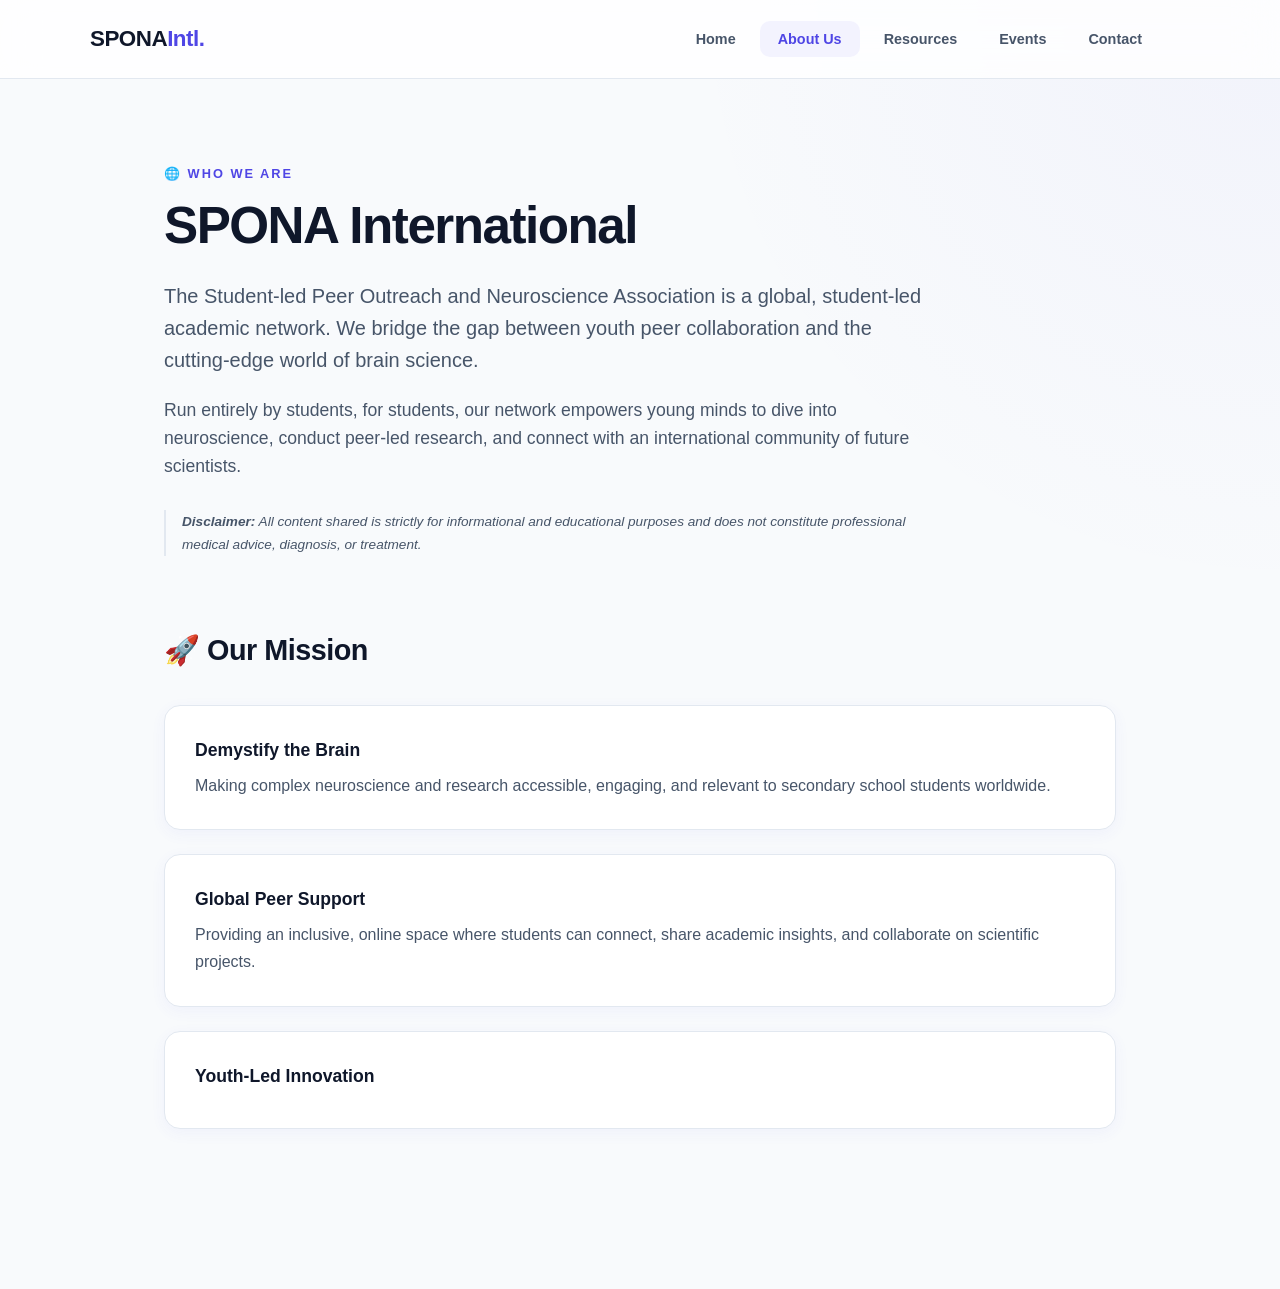
==== commit db3c249d: "Update about.html" ====
--- a/about.html
+++ b/about.html
@@ -6,72 +6,70 @@
     <title>SPONA Intl. | About Us</title>
     <style>
         :root {
-            --bg-main: #060913; 
-            --bg-card: rgba(19, 27, 46, 0.4); 
-            --border-color: rgba(255, 255, 255, 0.08);
-            --text-primary: #f8fafc; 
-            --text-secondary: #94a3b8;
-            --accent-emerald: #10b981; 
-            --accent-indigo: #6366f1; 
-            --accent-glow: rgba(99, 102, 241, 0.25);
-            --panel-glass: rgba(11, 15, 25, 0.7);
-        }
+            --bg-main: #f8fafc;
+            --bg-card: #ffffff;
+            --border-color: #e2e8f0;
+            --text-primary: #0f172a;
+            --text-secondary: #475569;
+            --accent-primary: #4f46e5;
+            --accent-primary-light: #f0fdf4;
+            --accent-emerald: #059669;
+            --accent-glow: rgba(79, 70, 229, 0.05);
+        }
+
         * { 
             box-sizing: border-box; 
             margin: 0; 
             padding: 0; 
         }
+
         body { 
-            font-family: -apple-system, BlinkMacSystemFont, "Segoe UI", Roboto, sans-serif; 
+            font-family: -apple-system, BlinkMacSystemFont, "Segoe UI", Roboto, "Helvetica Neue", Arial, sans-serif; 
             background-color: var(--bg-main); 
             color: var(--text-primary); 
-            line-height: 1.6; 
-            background-image: 
-                radial-gradient(circle at 10% 20%, rgba(99, 102, 241, 0.12), transparent 600px),
-                radial-gradient(circle at 90% 80%, rgba(16, 185, 129, 0.06), transparent 600px);
+            line-height: 1.7; 
+            background-image: radial-gradient(circle at top right, rgba(79, 70, 229, 0.04), transparent 600px);
             background-attachment: fixed;
-            overflow-x: hidden;
-        }
-        
-        /* Premium Floating Navigation Header */
+            -webkit-font-smoothing: antialiased;
+        }
+
+        /* Navigation Header */
         nav { 
             position: sticky; 
             top: 0; 
-            background-color: var(--panel-glass); 
+            background-color: rgba(255, 255, 255, 0.8); 
             border-bottom: 1px solid var(--border-color); 
-            padding: 18px 20px; 
+            padding: 20px 24px; 
             z-index: 1000; 
             backdrop-filter: blur(20px); 
-            -webkit-backdrop-filter: blur(20px);
         }
         .nav-container { 
-            max-width: 1200px; 
+            max-width: 1100px; 
             margin: 0 auto; 
             display: flex; 
             justify-content: space-between; 
             align-items: center; 
             flex-wrap: wrap; 
-            gap: 15px; 
+            gap: 20px; 
         }
         .nav-logo { 
-            font-weight: 900; 
+            font-weight: 800; 
             font-size: 1.4rem; 
-            color: #ffffff; 
+            color: var(--text-primary); 
             text-decoration: none; 
             letter-spacing: -0.5px; 
         }
         .nav-logo span { 
-            color: var(--accent-indigo); 
-            text-shadow: 0 0 20px rgba(99, 102, 241, 0.5);
+            color: var(--accent-primary); 
         }
         .nav-right-block { 
             display: flex; 
             align-items: center; 
-            gap: 25px; 
+            gap: 30px; 
         }
         .nav-links { 
             display: flex; 
-            gap: 4px; 
+            gap: 6px; 
             list-style: none; 
         }
         .nav-links a { 
@@ -81,129 +79,151 @@
             font-size: 0.9rem; 
             padding: 10px 18px; 
             border-radius: 10px; 
-            transition: all 0.3s cubic-bezier(0.4, 0, 0.2, 1); 
+            transition: all 0.2s cubic-bezier(0.4, 0, 0.2, 1); 
         }
         .nav-links a.active, .nav-links a:hover { 
-            color: #ffffff; 
-            background-color: rgba(255, 255, 255, 0.06); 
-        }
-        .nav-links a.active { 
-            box-shadow: inset 0 0 0 1px rgba(255, 255, 255, 0.1); 
-            background-color: rgba(99, 102, 241, 0.1);
-            color: #ffffff;
-        }
-
-        /* Container Structure */
+            color: var(--accent-primary); 
+            background-color: rgba(79, 70, 229, 0.06); 
+        }
+
+        /* Layout Main Containers */
         .container { 
-            max-width: 1200px; 
+            max-width: 1000px; 
             margin: 0 auto; 
-            padding: 80px 20px; 
+            padding: 80px 24px; 
         }
         
-        .header-section {
-            text-align: center;
-            max-width: 700px;
-            margin: 0 auto 70px auto;
-        }
-        .header-section .badge {
-            font-size: 0.75rem;
-            font-weight: 800;
+        /* Editorial Typography Elements */
+        .hero-section {
+            max-width: 760px;
+            margin-bottom: 70px;
+        }
+        .section-tag {
+            font-size: 0.8rem;
             text-transform: uppercase;
             letter-spacing: 2px;
-            color: var(--accent-emerald);
-            background: rgba(16, 185, 129, 0.08);
-            padding: 6px 16px;
-            border-radius: 100px;
-            border: 1px solid rgba(16, 185, 129, 0.15);
+            color: var(--accent-primary);
+            font-weight: 700;
+            margin-bottom: 12px;
             display: inline-block;
+        }
+        h1 { 
+            font-size: 3.2rem; 
+            font-weight: 800; 
+            margin-bottom: 24px; 
+            letter-spacing: -1.5px; 
+            line-height: 1.15; 
+            color: var(--text-primary); 
+        }
+        .lead-text { 
+            font-size: 1.25rem; 
+            color: var(--text-secondary); 
+            line-height: 1.6;
             margin-bottom: 20px;
         }
-        .header-section h1 {
-            font-size: 3rem;
+
+        .disclaimer-box {
+            font-size: 0.85rem;
+            color: var(--text-secondary);
+            border-left: 2px solid var(--border-color);
+            padding-left: 16px;
+            margin-top: 30px;
+            font-style: italic;
+        }
+
+        h2 {
+            font-size: 1.8rem;
             font-weight: 800;
-            color: #ffffff;
-            letter-spacing: -1.5px;
-            line-height: 1.15;
-            margin-bottom: 20px;
-        }
-        .header-section p {
-            color: var(--text-secondary);
-            font-size: 1.15rem;
-        }
-
-        /* Modern High-End Bento Grid Layout */
+            letter-spacing: -0.5px;
+            margin-bottom: 30px;
+            color: var(--text-primary);
+        }
+
+        /* Editorial Content Lists */
+        .mission-list {
+            list-style: none;
+            margin-bottom: 80px;
+            display: grid;
+            gap: 24px;
+        }
+        .mission-item {
+            background-color: var(--bg-card);
+            border: 1px solid var(--border-color);
+            padding: 30px;
+            border-radius: 16px;
+            box-shadow: 0 4px 15px var(--accent-glow);
+        }
+        .mission-item strong {
+            font-size: 1.1rem;
+            color: var(--text-primary);
+            display: block;
+            margin-bottom: 6px;
+        }
+
+        /* Minimal Luxury Statement Block */
+        .privacy-statement {
+            background-color: #f1f5f9;
+            border: 1px solid var(--border-color);
+            padding: 40px;
+            border-radius: 24px;
+            margin-bottom: 80px;
+        }
+        .privacy-grid {
+            display: grid;
+            grid-template-columns: repeat(auto-fit, minmax(260px, 1fr));
+            gap: 24px;
+            margin-top: 30px;
+        }
+        .privacy-card {
+            background-color: var(--bg-card);
+            padding: 24px;
+            border-radius: 14px;
+            border: 1px solid rgba(0,0,0,0.04);
+        }
+        .privacy-card strong {
+            display: block;
+            margin-bottom: 4px;
+            color: var(--text-primary);
+        }
+
+        /* Modern Bento Grid Framework */
         .bento-grid {
             display: grid;
-            grid-template-columns: repeat(3, 1fr);
-            gap: 24px;
-            margin-bottom: 40px;
-        }
-        .bento-item {
+            grid-template-columns: repeat(6, 1fr);
+            gap: 20px;
+            margin-bottom: 80px;
+        }
+        .bento-card {
             background-color: var(--bg-card);
             border: 1px solid var(--border-color);
-            border-radius: 24px;
-            padding: 40px;
-            backdrop-filter: blur(10px);
-            -webkit-backdrop-filter: blur(10px);
-            box-shadow: 0 4px 30px rgba(0, 0, 0, 0.2);
-            transition: all 0.4s cubic-bezier(0.4, 0, 0.2, 1);
-            position: relative;
-            overflow: hidden;
-        }
-        .bento-item::before {
-            content: '';
-            position: absolute;
-            top: 0; left: 0; width: 100%; height: 100%;
-            background: linear-gradient(135deg, rgba(99, 102, 241, 0.05), transparent);
-            opacity: 0;
-            transition: opacity 0.4s ease;
-        }
-        .bento-item:hover {
-            transform: translateY(-6px);
-            border-color: rgba(99, 102, 241, 0.3);
-            box-shadow: 0 20px 40px var(--accent-glow);
-        }
-        .bento-item:hover::before {
-            opacity: 1;
-        }
-        
-        /* Grid Span Formats */
-        .span-2 { grid-column: span 2; }
-        .span-3 { grid-column: span 3; }
-        
-        /* Bento Card Typography Styling */
-        .bento-item .icon {
-            font-size: 2rem;
-            margin-bottom: 24px;
-            display: block;
-        }
-        .bento-item h3 {
-            font-size: 1.5rem;
-            color: #ffffff;
-            font-weight: 700;
-            margin-bottom: 12px;
-            letter-spacing: -0.3px;
-        }
-        .bento-item p {
+            padding: 35px;
+            border-radius: 20px;
+            transition: all 0.3s cubic-bezier(0.4, 0, 0.2, 1);
+        }
+        .bento-card:hover {
+            transform: translateY(-4px);
+            border-color: var(--accent-primary);
+            box-shadow: 0 12px 30px rgba(79, 70, 229, 0.08);
+        }
+        .bento-card h3 {
+            font-size: 1.25rem;
+            margin-bottom: 8px;
+            color: var(--text-primary);
+        }
+        .bento-card p {
+            font-size: 0.95rem;
             color: var(--text-secondary);
-            font-size: 1rem;
-            line-height: 1.7;
-        }
-        
-        /* Highlight Feature Content styling */
-        .stat-highlight {
-            font-size: 3.5rem;
-            font-weight: 900;
-            color: transparent;
-            background: linear-gradient(135deg, #ffffff 30%, var(--accent-indigo));
-            -webkit-background-clip: text;
-            background-clip: text;
-            margin-bottom: 10px;
-            display: block;
-            letter-spacing: -2px;
-        }
-
-        /* Footer System */
+        }
+        .col-3 { grid-column: span 3; }
+        .col-2 { grid-column: span 2; }
+        .col-4 { grid-column: span 4; }
+
+        @media (max-width: 768px) {
+            .bento-card { grid-column: span 6 !important; }
+            h1 { font-size: 2.4rem; }
+        }
+
+        /* Standardized Institutional Footer Layout */
         footer { 
             text-align: center; 
             padding: 50px 0; 
@@ -211,37 +231,22 @@
             color: var(--text-secondary); 
             font-size: 0.85rem; 
             margin-top: 100px; 
+            background-color: #ffffff;
         }
         footer a { 
-            color: var(--accent-indigo); 
+            color: var(--accent-primary); 
             text-decoration: none; 
             font-weight: 600; 
             transition: color 0.2s ease; 
         }
         footer a:hover { 
-            color: #ffffff; 
+            color: var(--text-primary); 
             text-decoration: underline; 
-        }
-
-        /* Responsive Breakpoints */
-        @media (max-width: 968px) {
-            .bento-grid {
-                grid-template-columns: repeat(2, 1fr);
-            }
-            .span-2 { grid-column: span 2; }
-        }
-        @media (max-width: 680px) {
-            .bento-grid {
-                grid-template-columns: 1fr;
-            }
-            .span-2, .span-3 { grid-column: span 1; }
-            .header-section h1 { font-size: 2.3rem; }
         }
     </style>
 </head>
 <body>
 
-    <!-- Floating Global Navigation Structure Bar -->
     <nav>
         <div class="nav-container">
             <a href="index.html" class="nav-logo">SPONA<span>Intl.</span></a>
@@ -258,33 +263,29 @@
         </div>
     </nav>
 
-    <!-- Content Workspace Section -->
     <div class="container">
-        
-        <section class="header-section">
-            <span class="badge">Our Mission Matrix</span>
-            <h1>Decoding the Human Brain, Globally.</h1>
-            <p>SPONA International scales advanced academic mentorship and peer outreach initiatives directly to brilliant secondary and early undergraduate students across international borders.</p>
+        <!-- Who We Are -->
+        <section class="hero-section">
+            <span class="section-tag">🌐 Who We Are</span>
+            <h1>SPONA International</h1>
+            <p class="lead-text">The Student-led Peer Outreach and Neuroscience Association is a global, student-led academic network. We bridge the gap between youth peer collaboration and the cutting-edge world of brain science.</p>
+            <p class="lead-text" style="font-size: 1.1rem;">Run entirely by students, for students, our network empowers young minds to dive into neuroscience, conduct peer-led research, and connect with an international community of future scientists.</p>
+            <div class="disclaimer-box">
+                <strong>Disclaimer:</strong> All content shared is strictly for informational and educational purposes and does not constitute professional medical advice, diagnosis, or treatment.
+            </div>
         </section>
 
-        <!-- Asymmetrical High-End Bento Box Framework Container -->
-        <main class="bento-grid">
-            
-            <div class="bento-item span-2">
-                <span class="icon">🌍</span>
-                <h3>Radical Academic Inclusivity</h3>
-                <p>Geography should never limit intellectual discovery. SPONA connects competitive minds across multiple continents, forging functional research teams that operate completely asynchronously over a structured six-month lifecycle.</p>
-            </div>
-
-            <div class="bento-item">
-                <span class="stat-highlight">100%</span>
-                <h3>Open Access</h3>
-                <p>Our curriculum modules, review frameworks, digital assets, and expert-vetted materials are completely free to read, translate, or adapt worldwide.</p>
-            </div>
-
-            <div class="bento-item">
-                <span class="icon">🧠</span>
-                <h3>Interdisciplinary Focus</h3>
-                <p>We combine core neurological science rules with cross-functional modern workflows, spanning clinical psychology, artificial intelligence modeling, psychiatry, and medical animation arts.</p>
-            </div>
-
+        <!-- Our Mission -->
+        <section>
+            <h2>🚀 Our Mission</h2>
+            <ul class="mission-list">
+                <li class="mission-item">
+                    <strong>Demystify the Brain</strong>
+                    <p style="color: var(--text-secondary);">Making complex neuroscience and research accessible, engaging, and relevant to secondary school students worldwide.</p>
+                </li>
+                <li class="mission-item">
+                    <strong>Global Peer Support</strong>
+                    <p style="color: var(--text-secondary);">Providing an inclusive, online space where students can connect, share academic insights, and collaborate on scientific projects.</p>
+                </li>
+                <li class="mission-item">
+                    <strong>Youth-Led Innovation</strong>
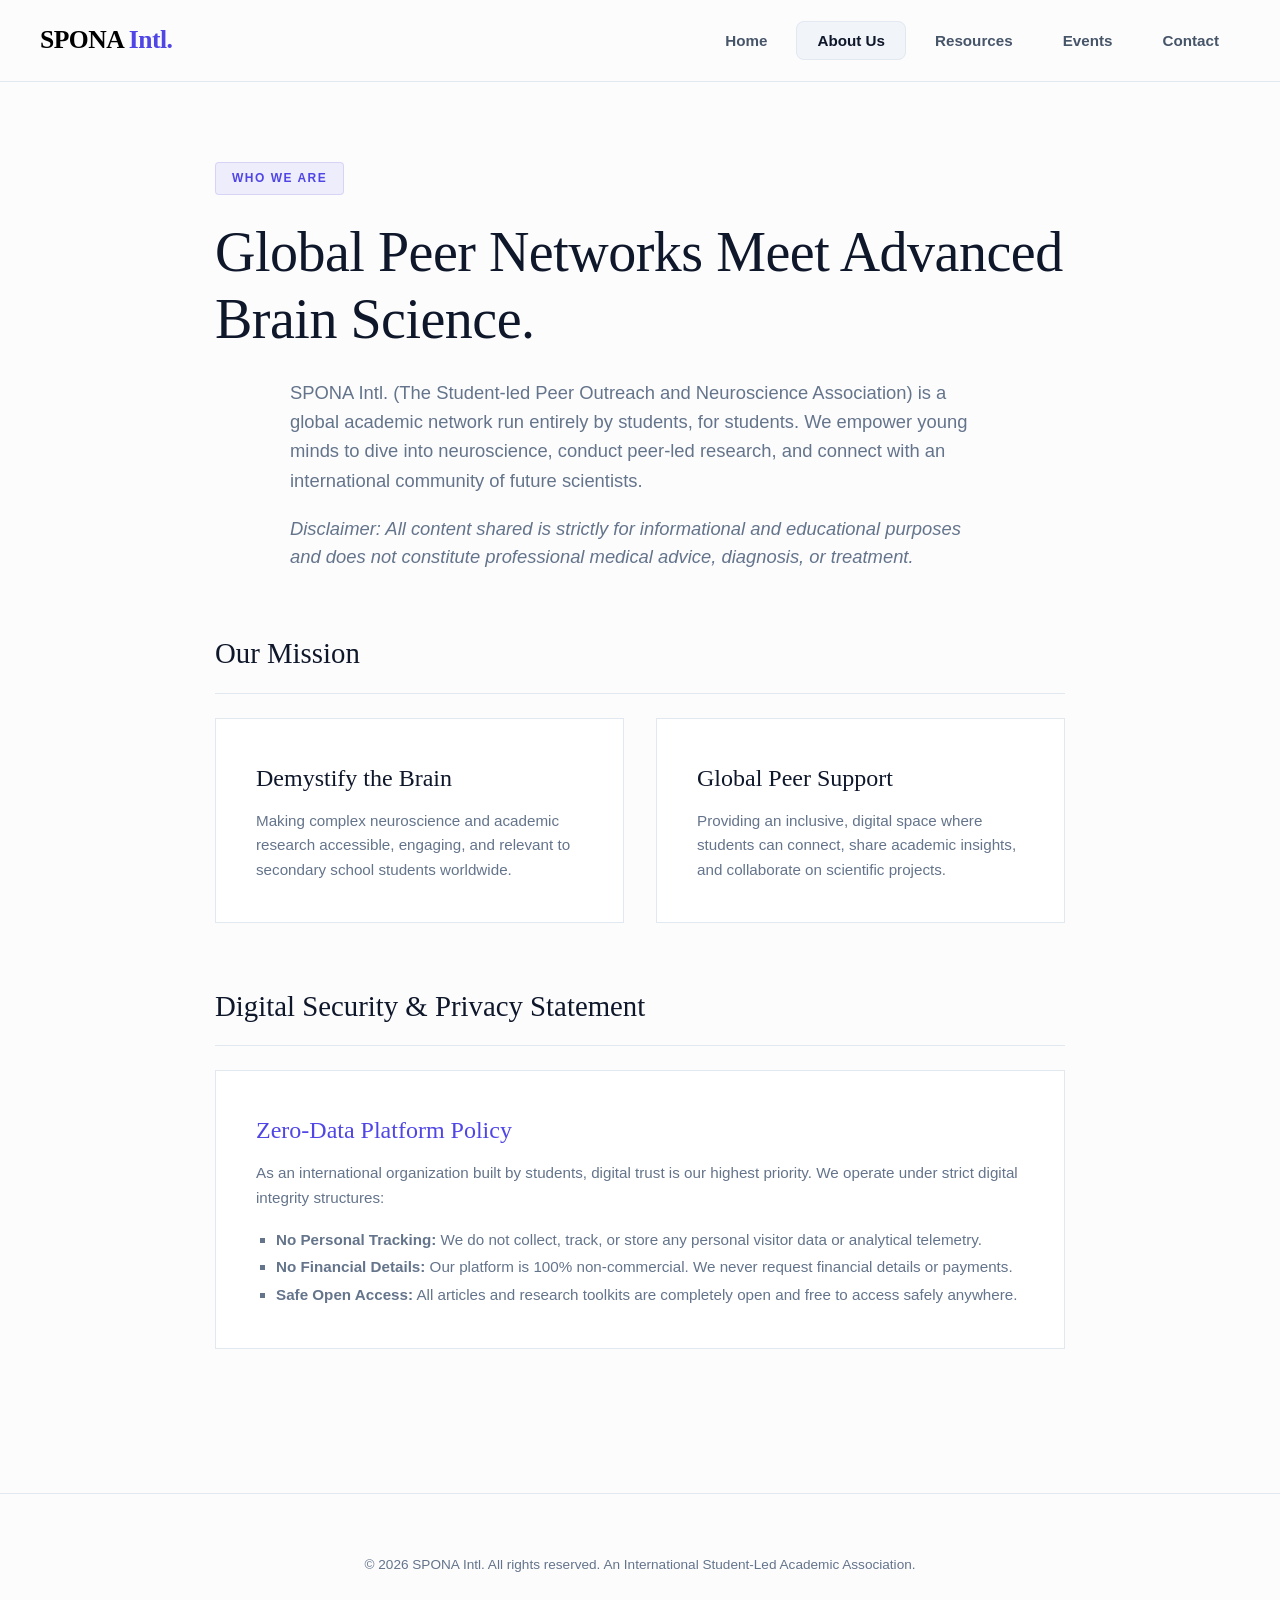
==== commit 45b38207: "Update about.html" ====
--- a/about.html
+++ b/about.html
@@ -4,288 +4,60 @@
     <meta charset="UTF-8">
     <meta name="viewport" content="width=device-width, initial-scale=1.0">
     <title>SPONA Intl. | About Us</title>
-    <style>
-        :root {
-            --bg-main: #f8fafc;
-            --bg-card: #ffffff;
-            --border-color: #e2e8f0;
-            --text-primary: #0f172a;
-            --text-secondary: #475569;
-            --accent-primary: #4f46e5;
-            --accent-primary-light: #f0fdf4;
-            --accent-emerald: #059669;
-            --accent-glow: rgba(79, 70, 229, 0.05);
-        }
-
-        * { 
-            box-sizing: border-box; 
-            margin: 0; 
-            padding: 0; 
-        }
-
-        body { 
-            font-family: -apple-system, BlinkMacSystemFont, "Segoe UI", Roboto, "Helvetica Neue", Arial, sans-serif; 
-            background-color: var(--bg-main); 
-            color: var(--text-primary); 
-            line-height: 1.7; 
-            background-image: radial-gradient(circle at top right, rgba(79, 70, 229, 0.04), transparent 600px);
-            background-attachment: fixed;
-            -webkit-font-smoothing: antialiased;
-        }
-
-        /* Navigation Header */
-        nav { 
-            position: sticky; 
-            top: 0; 
-            background-color: rgba(255, 255, 255, 0.8); 
-            border-bottom: 1px solid var(--border-color); 
-            padding: 20px 24px; 
-            z-index: 1000; 
-            backdrop-filter: blur(20px); 
-        }
-        .nav-container { 
-            max-width: 1100px; 
-            margin: 0 auto; 
-            display: flex; 
-            justify-content: space-between; 
-            align-items: center; 
-            flex-wrap: wrap; 
-            gap: 20px; 
-        }
-        .nav-logo { 
-            font-weight: 800; 
-            font-size: 1.4rem; 
-            color: var(--text-primary); 
-            text-decoration: none; 
-            letter-spacing: -0.5px; 
-        }
-        .nav-logo span { 
-            color: var(--accent-primary); 
-        }
-        .nav-right-block { 
-            display: flex; 
-            align-items: center; 
-            gap: 30px; 
-        }
-        .nav-links { 
-            display: flex; 
-            gap: 6px; 
-            list-style: none; 
-        }
-        .nav-links a { 
-            text-decoration: none; 
-            color: var(--text-secondary); 
-            font-weight: 600; 
-            font-size: 0.9rem; 
-            padding: 10px 18px; 
-            border-radius: 10px; 
-            transition: all 0.2s cubic-bezier(0.4, 0, 0.2, 1); 
-        }
-        .nav-links a.active, .nav-links a:hover { 
-            color: var(--accent-primary); 
-            background-color: rgba(79, 70, 229, 0.06); 
-        }
-
-        /* Layout Main Containers */
-        .container { 
-            max-width: 1000px; 
-            margin: 0 auto; 
-            padding: 80px 24px; 
-        }
-        
-        /* Editorial Typography Elements */
-        .hero-section {
-            max-width: 760px;
-            margin-bottom: 70px;
-        }
-        .section-tag {
-            font-size: 0.8rem;
-            text-transform: uppercase;
-            letter-spacing: 2px;
-            color: var(--accent-primary);
-            font-weight: 700;
-            margin-bottom: 12px;
-            display: inline-block;
-        }
-        h1 { 
-            font-size: 3.2rem; 
-            font-weight: 800; 
-            margin-bottom: 24px; 
-            letter-spacing: -1.5px; 
-            line-height: 1.15; 
-            color: var(--text-primary); 
-        }
-        .lead-text { 
-            font-size: 1.25rem; 
-            color: var(--text-secondary); 
-            line-height: 1.6;
-            margin-bottom: 20px;
-        }
-
-        .disclaimer-box {
-            font-size: 0.85rem;
-            color: var(--text-secondary);
-            border-left: 2px solid var(--border-color);
-            padding-left: 16px;
-            margin-top: 30px;
-            font-style: italic;
-        }
-
-        h2 {
-            font-size: 1.8rem;
-            font-weight: 800;
-            letter-spacing: -0.5px;
-            margin-bottom: 30px;
-            color: var(--text-primary);
-        }
-
-        /* Editorial Content Lists */
-        .mission-list {
-            list-style: none;
-            margin-bottom: 80px;
-            display: grid;
-            gap: 24px;
-        }
-        .mission-item {
-            background-color: var(--bg-card);
-            border: 1px solid var(--border-color);
-            padding: 30px;
-            border-radius: 16px;
-            box-shadow: 0 4px 15px var(--accent-glow);
-        }
-        .mission-item strong {
-            font-size: 1.1rem;
-            color: var(--text-primary);
-            display: block;
-            margin-bottom: 6px;
-        }
-
-        /* Minimal Luxury Statement Block */
-        .privacy-statement {
-            background-color: #f1f5f9;
-            border: 1px solid var(--border-color);
-            padding: 40px;
-            border-radius: 24px;
-            margin-bottom: 80px;
-        }
-        .privacy-grid {
-            display: grid;
-            grid-template-columns: repeat(auto-fit, minmax(260px, 1fr));
-            gap: 24px;
-            margin-top: 30px;
-        }
-        .privacy-card {
-            background-color: var(--bg-card);
-            padding: 24px;
-            border-radius: 14px;
-            border: 1px solid rgba(0,0,0,0.04);
-        }
-        .privacy-card strong {
-            display: block;
-            margin-bottom: 4px;
-            color: var(--text-primary);
-        }
-
-        /* Modern Bento Grid Framework */
-        .bento-grid {
-            display: grid;
-            grid-template-columns: repeat(6, 1fr);
-            gap: 20px;
-            margin-bottom: 80px;
-        }
-        .bento-card {
-            background-color: var(--bg-card);
-            border: 1px solid var(--border-color);
-            padding: 35px;
-            border-radius: 20px;
-            transition: all 0.3s cubic-bezier(0.4, 0, 0.2, 1);
-        }
-        .bento-card:hover {
-            transform: translateY(-4px);
-            border-color: var(--accent-primary);
-            box-shadow: 0 12px 30px rgba(79, 70, 229, 0.08);
-        }
-        .bento-card h3 {
-            font-size: 1.25rem;
-            margin-bottom: 8px;
-            color: var(--text-primary);
-        }
-        .bento-card p {
-            font-size: 0.95rem;
-            color: var(--text-secondary);
-        }
-        .col-3 { grid-column: span 3; }
-        .col-2 { grid-column: span 2; }
-        .col-4 { grid-column: span 4; }
-
-        @media (max-width: 768px) {
-            .bento-card { grid-column: span 6 !important; }
-            h1 { font-size: 2.4rem; }
-        }
-
-        /* Standardized Institutional Footer Layout */
-        footer { 
-            text-align: center; 
-            padding: 50px 0; 
-            border-top: 1px solid var(--border-color); 
-            color: var(--text-secondary); 
-            font-size: 0.85rem; 
-            margin-top: 100px; 
-            background-color: #ffffff;
-        }
-        footer a { 
-            color: var(--accent-primary); 
-            text-decoration: none; 
-            font-weight: 600; 
-            transition: color 0.2s ease; 
-        }
-        footer a:hover { 
-            color: var(--text-primary); 
-            text-decoration: underline; 
-        }
-    </style>
+    <link rel="stylesheet" href="style.css">
 </head>
 <body>
 
     <nav>
         <div class="nav-container">
-            <a href="index.html" class="nav-logo">SPONA<span>Intl.</span></a>
-            <div class="nav-right-block">
-                <ul class="nav-links">
-                    <li><a href="index.html">Home</a></li>
-                    <li><a href="about.html" class="active">About Us</a></li>
-                    <li><a href="resources.html">Resources</a></li>
-                    <li><a href="events.html">Events</a></li>
-                    <li><a href="contact.html">Contact</a></li>
-                </ul>
-                <div id="google_translate_element"></div>
-            </div>
+            <a href="index.html" class="nav-logo">SPONA <span>Intl.</span></a>
+            <ul class="nav-links">
+                <li><a href="index.html">Home</a></li>
+                <li><a href="about.html" class="active">About Us</a></li>
+                <li><a href="resources.html">Resources</a></li>
+                <li><a href="events.html">Events</a></li>
+                <li><a href="contact.html">Contact</a></li>
+            </ul>
         </div>
     </nav>
 
-    <div class="container">
-        <!-- Who We Are -->
-        <section class="hero-section">
-            <span class="section-tag">🌐 Who We Are</span>
-            <h1>SPONA International</h1>
-            <p class="lead-text">The Student-led Peer Outreach and Neuroscience Association is a global, student-led academic network. We bridge the gap between youth peer collaboration and the cutting-edge world of brain science.</p>
-            <p class="lead-text" style="font-size: 1.1rem;">Run entirely by students, for students, our network empowers young minds to dive into neuroscience, conduct peer-led research, and connect with an international community of future scientists.</p>
-            <div class="disclaimer-box">
-                <strong>Disclaimer:</strong> All content shared is strictly for informational and educational purposes and does not constitute professional medical advice, diagnosis, or treatment.
+    <main class="container">
+        <div class="hero-wrapper" style="text-align: left; max-width: 850px; margin: 0 auto 60px auto;">
+            <div class="status-pill">Who We Are</div>
+            <h1 style="text-align: left; margin: 0 0 24px 0;">Global Peer Networks Meet Advanced Brain Science.</h1>
+            <p style="text-align: left; margin-bottom: 20px;">SPONA Intl. (The Student-led Peer Outreach and Neuroscience Association) is a global academic network run entirely by students, for students. We empower young minds to dive into neuroscience, conduct peer-led research, and connect with an international community of future scientists.</p>
+            <p class="disclaimer-text">Disclaimer: All content shared is strictly for informational and educational purposes and does not constitute professional medical advice, diagnosis, or treatment.</p>
+        </div>
+
+        <section style="max-width: 850px; margin: 0 auto;">
+            <div class="section-meta-header"><h2>Our Mission</h2></div>
+            <div class="editorial-grid" style="margin-top: 0;">
+                <div class="grid-block">
+                    <h3>Demystify the Brain</h3>
+                    <p>Making complex neuroscience and academic research accessible, engaging, and relevant to secondary school students worldwide.</p>
+                </div>
+                <div class="grid-block">
+                    <h3>Global Peer Support</h3>
+                    <p>Providing an inclusive, digital space where students can connect, share academic insights, and collaborate on scientific projects.</p>
+                </div>
+            </div>
+
+            <div class="section-meta-header" style="margin-top: 60px;"><h2>Digital Security & Privacy Statement</h2></div>
+            <div class="grid-block" style="margin-bottom: 24px;">
+                <h3 style="color: var(--brand-indigo)">Zero-Data Platform Policy</h3>
+                <p style="margin-bottom: 16px;">As an international organization built by students, digital trust is our highest priority. We operate under strict digital integrity structures:</p>
+                <ul style="list-style: square; padding-left: 20px; color: var(--text-muted); font-size: 0.95rem; line-height: 1.8;">
+                    <li><strong>No Personal Tracking:</strong> We do not collect, track, or store any personal visitor data or analytical telemetry.</li>
+                    <li><strong>No Financial Details:</strong> Our platform is 100% non-commercial. We never request financial details or payments.</li>
+                    <li><strong>Safe Open Access:</strong> All articles and research toolkits are completely open and free to access safely anywhere.</li>
+                </ul>
             </div>
         </section>
+    </main>
 
-        <!-- Our Mission -->
-        <section>
-            <h2>🚀 Our Mission</h2>
-            <ul class="mission-list">
-                <li class="mission-item">
-                    <strong>Demystify the Brain</strong>
-                    <p style="color: var(--text-secondary);">Making complex neuroscience and research accessible, engaging, and relevant to secondary school students worldwide.</p>
-                </li>
-                <li class="mission-item">
-                    <strong>Global Peer Support</strong>
-                    <p style="color: var(--text-secondary);">Providing an inclusive, online space where students can connect, share academic insights, and collaborate on scientific projects.</p>
-                </li>
-                <li class="mission-item">
-                    <strong>Youth-Led Innovation</strong>
+    <footer>
+        <p>© 2026 SPONA Intl. All rights reserved. An International Student-Led Academic Association.</p>
+    </footer>
+
+</body>
+</html>
--- a/style.css
+++ b/style.css
@@ -0,0 +1,331 @@
+:root {
+    --bg-main: #fcfcfd;
+    --bg-card: #ffffff;
+    --border-subtle: #e2e8f0;
+    --text-display: #0f172a;
+    --text-muted: #64748b;
+    --brand-indigo: #4f46e5;
+    --brand-indigo-light: #f1f5f9;
+    --glass-nav: rgba(252, 252, 253, 0.9);
+}
+
+* {
+    box-sizing: border-box;
+    margin: 0;
+    padding: 0;
+}
+
+body {
+    font-family: -apple-system, BlinkMacSystemFont, "Segoe UI", Roboto, sans-serif;
+    background-color: var(--bg-main);
+    color: var(--text-display);
+    line-height: 1.6;
+    -webkit-font-smoothing: antialiased;
+}
+
+/* 🧭 Navigation Bar Styles */
+nav {
+    position: sticky;
+    top: 0;
+    background-color: var(--glass-nav);
+    border-bottom: 1px solid var(--border-subtle);
+    padding: 20px 40px;
+    z-index: 1000;
+    backdrop-filter: blur(20px);
+}
+
+.nav-container {
+    max-width: 1200px;
+    margin: 0 auto;
+    display: flex;
+    justify-content: space-between;
+    align-items: center;
+}
+
+.nav-logo {
+    font-family: "Times New Roman", Georgia, serif;
+    font-weight: 800;
+    font-size: 1.6rem;
+    color: #000000;
+    text-decoration: none;
+    letter-spacing: -0.5px;
+}
+
+.nav-logo span {
+    color: #4f46e5;
+}
+
+.nav-links {
+    display: flex;
+    gap: 8px;
+    list-style: none;
+    align-items: center;
+}
+
+/* Pill-Style Navigation Link Design */
+.nav-links a {
+    text-decoration: none;
+    color: #475569;
+    font-weight: 600;
+    font-size: 0.95rem;
+    padding: 10px 20px;
+    border-radius: 8px;
+    border: 1px solid transparent;
+    transition: all 0.2s ease-in-out;
+}
+
+.nav-links a:hover {
+    color: #0f172a;
+    background-color: #f8fafc;
+}
+
+.nav-links a.active {
+    color: #0f172a;
+    background-color: #f1f5f9;
+    border-color: #e2e8f0;
+}
+
+/* 🏛️ Layout Architecture */
+.container {
+    max-width: 1200px;
+    margin: 0 auto;
+    padding: 80px 20px 40px 20px;
+}
+
+.hero-wrapper {
+    text-align: center;
+    margin-bottom: 60px;
+}
+
+.hero-wrapper h1 {
+    font-family: "Times New Roman", Georgia, serif;
+    font-size: 3.5rem;
+    font-weight: 400;
+    line-height: 1.2;
+    color: var(--text-display);
+    max-width: 900px;
+    margin: 0 auto 24px auto;
+    letter-spacing: -0.5px;
+}
+
+.hero-wrapper p {
+    font-size: 1.15rem;
+    color: var(--text-muted);
+    max-width: 700px;
+    margin: 0 auto;
+}
+
+/* 🏷️ Status Pill and Luxury Blocks */
+.status-pill {
+    display: inline-block;
+    font-size: 0.75rem;
+    font-weight: 700;
+    text-transform: uppercase;
+    letter-spacing: 1.5px;
+    color: var(--brand-indigo);
+    background-color: rgba(79, 70, 229, 0.08);
+    border: 1px solid rgba(79, 70, 229, 0.15);
+    padding: 6px 16px;
+    border-radius: 4px;
+    margin-bottom: 24px;
+}
+
+.editorial-card {
+    max-width: 850px;
+    margin: 40px auto;
+    background: var(--bg-card);
+    border: 1px solid var(--border-subtle);
+    padding: 60px 50px;
+    text-align: center;
+}
+
+.action-btn {
+    display: inline-block;
+    background-color: var(--text-display);
+    color: #ffffff;
+    text-decoration: none;
+    font-weight: 600;
+    font-size: 0.95rem;
+    padding: 14px 32px;
+    border-radius: 4px;
+    transition: background-color 0.2s ease;
+}
+
+.action-btn:hover {
+    background-color: var(--brand-indigo);
+}
+
+/* 🎞️ Horizontal Scrolling Section */
+.publication-runway-section {
+    margin-top: 80px;
+}
+
+.section-meta-header {
+    display: flex;
+    justify-content: space-between;
+    align-items: flex-end;
+    margin-bottom: 24px;
+    border-bottom: 1px solid var(--border-subtle);
+    padding-bottom: 16px;
+}
+
+.section-meta-header h2 {
+    font-family: "Times New Roman", Georgia, serif;
+    font-size: 1.8rem;
+    font-weight: 400;
+}
+
+.scroll-indicator-text {
+    font-size: 0.75rem;
+    text-transform: uppercase;
+    letter-spacing: 1px;
+    color: var(--text-muted);
+}
+
+.horizontal-scroll-runway {
+    display: flex;
+    gap: 24px;
+    overflow-x: auto;
+    padding: 4px 4px 24px 4px;
+    scroll-snap-type: x mandatory;
+    scroll-behavior: smooth;
+}
+
+.horizontal-scroll-runway::-webkit-scrollbar {
+    height: 3px;
+}
+
+.horizontal-scroll-runway::-webkit-scrollbar-thumb {
+    background: var(--border-subtle);
+    border-radius: 2px;
+}
+
+.scroll-item-card {
+    flex: 0 0 340px;
+    scroll-snap-align: start;
+    background: var(--bg-card);
+    border: 1px solid var(--border-subtle);
+    padding: 32px 28px;
+    display: flex;
+    flex-direction: column;
+    text-decoration: none;
+    color: inherit;
+    transition: all 0.25s ease;
+}
+
+.scroll-item-card:hover {
+    transform: translateY(-4px);
+    border-color: var(--text-display);
+}
+
+.scroll-item-card h3 {
+    font-family: "Times New Roman", Georgia, serif;
+    font-size: 1.3rem;
+    font-weight: 400;
+    margin: 16px 0 8px 0;
+}
+
+.scroll-item-card p {
+    font-size: 0.9rem;
+    color: var(--text-muted);
+    margin-bottom: 20px;
+}
+
+.card-top-meta {
+    display: flex;
+    justify-content: space-between;
+    font-size: 0.75rem;
+    font-weight: 600;
+    text-transform: uppercase;
+    color: var(--text-muted);
+}
+
+.card-contributor-footer {
+    font-family: monospace;
+    font-size: 0.75rem;
+    color: var(--text-muted);
+    margin-top: auto;
+    border-top: 1px dashed var(--border-subtle);
+    padding-top: 12px;
+}
+
+/* 📑 Lists and Grid Layouts */
+.editorial-grid {
+    display: grid;
+    grid-template-columns: repeat(auto-fit, minmax(300px, 1fr));
+    gap: 32px;
+    margin: 40px 0;
+}
+
+.grid-block {
+    background: var(--bg-card);
+    border: 1px solid var(--border-subtle);
+    padding: 40px;
+}
+
+.grid-block h3 {
+    font-family: "Times New Roman", Georgia, serif;
+    font-size: 1.5rem;
+    font-weight: 400;
+    margin-bottom: 12px;
+}
+
+.grid-block p {
+    color: var(--text-muted);
+    font-size: 0.95rem;
+}
+
+.search-bar {
+    width: 100%;
+    padding: 16px 20px;
+    font-size: 1rem;
+    border: 1px solid var(--border-subtle);
+    outline: none;
+    margin-bottom: 40px;
+    transition: border-color 0.2s ease;
+}
+
+.search-bar:focus {
+    border-color: var(--text-display);
+}
+
+.list-item-card {
+    background: var(--bg-card);
+    border: 1px solid var(--border-subtle);
+    padding: 32px;
+    margin-bottom: 20px;
+    display: block;
+    text-decoration: none;
+    color: inherit;
+    transition: border-color 0.2s ease;
+}
+
+.list-item-card:hover {
+    border-color: var(--text-display);
+}
+
+.list-item-card h3 {
+    font-family: "Times New Roman", Georgia, serif;
+    font-size: 1.5rem;
+    font-weight: 400;
+    color: var(--text-display);
+    margin-bottom: 8px;
+}
+
+.disclaimer-text {
+    font-size: 0.85rem;
+    color: var(--text-muted);
+    font-style: italic;
+    margin-top: 30px;
+    line-height: 1.5;
+}
+
+/* 👣 Footer Layout */
+footer {
+    text-align: center;
+    padding: 60px 0 40px 0;
+    border-top: 1px solid var(--border-subtle);
+    color: var(--text-muted);
+    font-size: 0.85rem;
+    margin-top: 80px;
+}
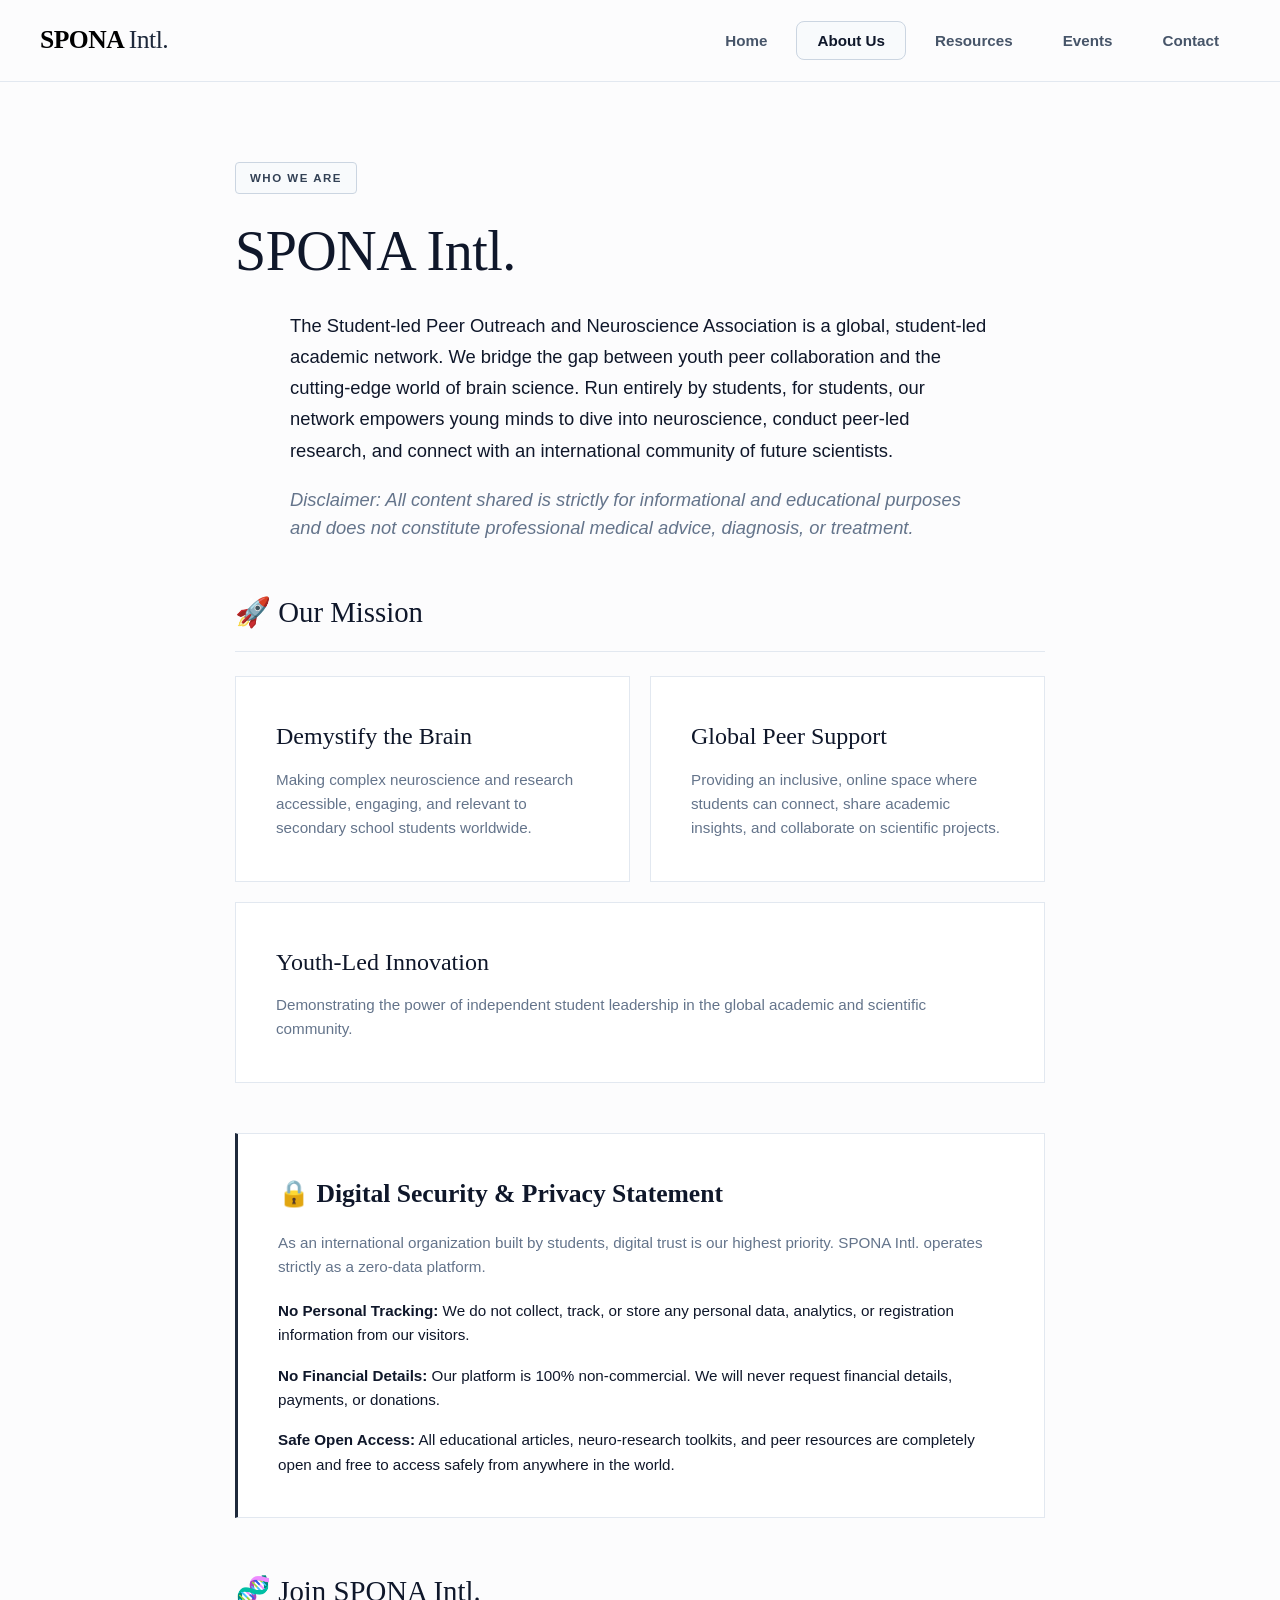
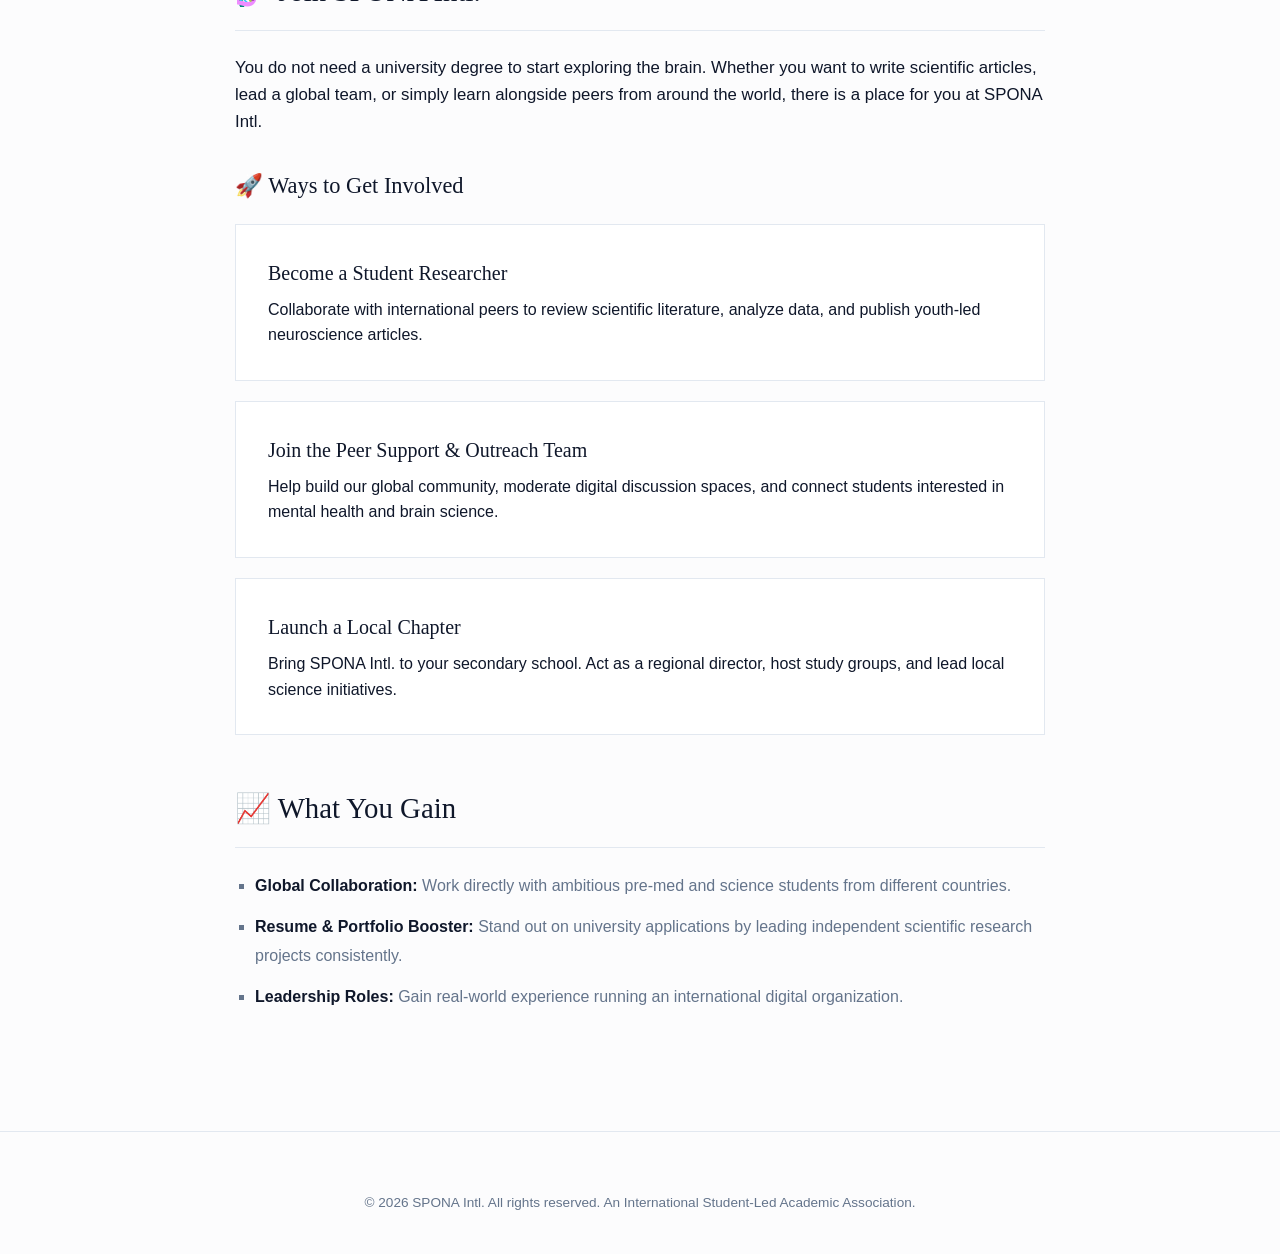
==== commit 9fb022ff: "Update about.html" ====
--- a/about.html
+++ b/about.html
@@ -21,37 +21,72 @@
         </div>
     </nav>
 
-    <main class="container">
-        <div class="hero-wrapper" style="text-align: left; max-width: 850px; margin: 0 auto 60px auto;">
+    <main class="container" style="max-width: 850px;">
+        <div class="hero-wrapper" style="text-align: left; margin-bottom: 48px;">
             <div class="status-pill">Who We Are</div>
-            <h1 style="text-align: left; margin: 0 0 24px 0;">Global Peer Networks Meet Advanced Brain Science.</h1>
-            <p style="text-align: left; margin-bottom: 20px;">SPONA Intl. (The Student-led Peer Outreach and Neuroscience Association) is a global academic network run entirely by students, for students. We empower young minds to dive into neuroscience, conduct peer-led research, and connect with an international community of future scientists.</p>
-            <p class="disclaimer-text">Disclaimer: All content shared is strictly for informational and educational purposes and does not constitute professional medical advice, diagnosis, or treatment.</p>
+            <h1 style="text-align: left; margin: 0 0 24px 0;">SPONA Intl.</h1>
+            <p style="text-align: left; font-size: 1.15rem; line-height: 1.7; color: var(--text-display); margin-bottom: 20px;">
+                The Student-led Peer Outreach and Neuroscience Association is a global, student-led academic network. We bridge the gap between youth peer collaboration and the cutting-edge world of brain science. Run entirely by students, for students, our network empowers young minds to dive into neuroscience, conduct peer-led research, and connect with an international community of future scientists.
+            </p>
+            <p class="disclaimer-text">
+                Disclaimer: All content shared is strictly for informational and educational purposes and does not constitute professional medical advice, diagnosis, or treatment.
+            </p>
         </div>
 
-        <section style="max-width: 850px; margin: 0 auto;">
-            <div class="section-meta-header"><h2>Our Mission</h2></div>
-            <div class="editorial-grid" style="margin-top: 0;">
+        <section style="margin-bottom: 50px;">
+            <div class="section-meta-header"><h2>🚀 Our Mission</h2></div>
+            <div class="editorial-grid" style="margin-top: 0; gap: 20px;">
                 <div class="grid-block">
                     <h3>Demystify the Brain</h3>
-                    <p>Making complex neuroscience and academic research accessible, engaging, and relevant to secondary school students worldwide.</p>
+                    <p>Making complex neuroscience and research accessible, engaging, and relevant to secondary school students worldwide.</p>
                 </div>
                 <div class="grid-block">
                     <h3>Global Peer Support</h3>
-                    <p>Providing an inclusive, digital space where students can connect, share academic insights, and collaborate on scientific projects.</p>
+                    <p>Providing an inclusive, online space where students can connect, share academic insights, and collaborate on scientific projects.</p>
+                </div>
+                <div class="grid-block" style="grid-column: 1 / -1;">
+                    <h3>Youth-Led Innovation</h3>
+                    <p>Demonstrating the power of independent student leadership in the global academic and scientific community.</p>
                 </div>
             </div>
+        </section>
 
-            <div class="section-meta-header" style="margin-top: 60px;"><h2>Digital Security & Privacy Statement</h2></div>
-            <div class="grid-block" style="margin-bottom: 24px;">
-                <h3 style="color: var(--brand-indigo)">Zero-Data Platform Policy</h3>
-                <p style="margin-bottom: 16px;">As an international organization built by students, digital trust is our highest priority. We operate under strict digital integrity structures:</p>
-                <ul style="list-style: square; padding-left: 20px; color: var(--text-muted); font-size: 0.95rem; line-height: 1.8;">
-                    <li><strong>No Personal Tracking:</strong> We do not collect, track, or store any personal visitor data or analytical telemetry.</li>
-                    <li><strong>No Financial Details:</strong> Our platform is 100% non-commercial. We never request financial details or payments.</li>
-                    <li><strong>Safe Open Access:</strong> All articles and research toolkits are completely open and free to access safely anywhere.</li>
-                </ul>
+        <section class="grid-block" style="margin-bottom: 50px; border-left: 3px solid var(--brand-dark);">
+            <h2 style="font-family: 'Times New Roman', Georgia, serif; font-size: 1.6rem; margin-bottom: 16px;">🔒 Digital Security & Privacy Statement</h2>
+            <p style="margin-bottom: 20px;">As an international organization built by students, digital trust is our highest priority. SPONA Intl. operates strictly as a zero-data platform.</p>
+            <ul style="list-style: none; padding: 0;">
+                <li style="margin-bottom: 16px; font-size: 0.95rem;"><strong>No Personal Tracking:</strong> We do not collect, track, or store any personal data, analytics, or registration information from our visitors.</li>
+                <li style="margin-bottom: 16px; font-size: 0.95rem;"><strong>No Financial Details:</strong> Our platform is 100% non-commercial. We will never request financial details, payments, or donations.</li>
+                <li style="margin-bottom: 0; font-size: 0.95rem;"><strong>Safe Open Access:</strong> All educational articles, neuro-research toolkits, and peer resources are completely open and free to access safely from anywhere in the world.</li>
+            </ul>
+        </section>
+
+        <section style="margin-bottom: 50px;">
+            <div class="section-meta-header"><h2>🧬 Join SPONA Intl.</h2></div>
+            <p style="font-size: 1.05rem; margin-bottom: 32px;">You do not need a university degree to start exploring the brain. Whether you want to write scientific articles, lead a global team, or simply learn alongside peers from around the world, there is a place for you at SPONA Intl.</p>
+            
+            <h3 style="font-family: 'Times New Roman', Georgia, serif; font-size: 1.4rem; font-weight: 400; margin-bottom: 20px;">🚀 Ways to Get Involved</h3>
+            <div class="list-item-card">
+                <h4 style="font-family: 'Times New Roman', Georgia, serif; font-size: 1.25rem; font-weight: 500; margin-bottom: 8px;">Become a Student Researcher</h4>
+                <p>Collaborate with international peers to review scientific literature, analyze data, and publish youth-led neuroscience articles.</p>
             </div>
+            <div class="list-item-card">
+                <h4 style="font-family: 'Times New Roman', Georgia, serif; font-size: 1.25rem; font-weight: 500; margin-bottom: 8px;">Join the Peer Support & Outreach Team</h4>
+                <p>Help build our global community, moderate digital discussion spaces, and connect students interested in mental health and brain science.</p>
+            </div>
+            <div class="list-item-card">
+                <h4 style="font-family: 'Times New Roman', Georgia, serif; font-size: 1.25rem; font-weight: 500; margin-bottom: 8px;">Launch a Local Chapter</h4>
+                <p>Bring SPONA Intl. to your secondary school. Act as a regional director, host study groups, and lead local science initiatives.</p>
+            </div>
+        </section>
+
+        <section>
+            <div class="section-meta-header"><h2>📈 What You Gain</h2></div>
+            <ul style="list-style: square; padding-left: 20px; color: var(--text-muted); line-height: 1.8;">
+                <li style="margin-bottom: 12px;"><strong style="color: var(--text-display);">Global Collaboration:</strong> Work directly with ambitious pre-med and science students from different countries.</li>
+                <li style="margin-bottom: 12px;"><strong style="color: var(--text-display);">Resume & Portfolio Booster:</strong> Stand out on university applications by leading independent scientific research projects consistently.</li>
+                <li style="margin-bottom: 0;"><strong style="color: var(--text-display);">Leadership Roles:</strong> Gain real-world experience running an international digital organization.</li>
+            </ul>
         </section>
     </main>
 
--- a/style.css
+++ b/style.css
@@ -4,9 +4,10 @@
     --border-subtle: #e2e8f0;
     --text-display: #0f172a;
     --text-muted: #64748b;
-    --brand-indigo: #4f46e5;
-    --brand-indigo-light: #f1f5f9;
-    --glass-nav: rgba(252, 252, 253, 0.9);
+    --brand-dark: #1e293b;
+    --brand-accent-bg: #f8fafc;
+    --brand-accent-text: #334155;
+    --brand-accent-border: #cbd5e1;
 }
 
 * {
@@ -23,11 +24,11 @@
     -webkit-font-smoothing: antialiased;
 }
 
-/* 🧭 Navigation Bar Styles */
+/* 🧭 Navigation Header Structure */
 nav {
     position: sticky;
     top: 0;
-    background-color: var(--glass-nav);
+    background-color: rgba(252, 252, 253, 0.9);
     border-bottom: 1px solid var(--border-subtle);
     padding: 20px 40px;
     z-index: 1000;
@@ -52,7 +53,8 @@
 }
 
 .nav-logo span {
-    color: #4f46e5;
+    color: var(--brand-dark);
+    font-weight: 500;
 }
 
 .nav-links {
@@ -62,7 +64,7 @@
     align-items: center;
 }
 
-/* Pill-Style Navigation Link Design */
+/* Pill-Style Links */
 .nav-links a {
     text-decoration: none;
     color: #475569;
@@ -81,11 +83,11 @@
 
 .nav-links a.active {
     color: #0f172a;
-    background-color: #f1f5f9;
-    border-color: #e2e8f0;
-}
-
-/* 🏛️ Layout Architecture */
+    background-color: var(--brand-accent-bg);
+    border-color: var(--brand-accent-border);
+}
+
+/* 🏛️ Layout Framing */
 .container {
     max-width: 1200px;
     margin: 0 auto;
@@ -115,17 +117,16 @@
     margin: 0 auto;
 }
 
-/* 🏷️ Status Pill and Luxury Blocks */
 .status-pill {
     display: inline-block;
-    font-size: 0.75rem;
+    font-size: 0.72rem;
     font-weight: 700;
     text-transform: uppercase;
     letter-spacing: 1.5px;
-    color: var(--brand-indigo);
-    background-color: rgba(79, 70, 229, 0.08);
-    border: 1px solid rgba(79, 70, 229, 0.15);
-    padding: 6px 16px;
+    color: var(--brand-accent-text);
+    background-color: var(--brand-accent-bg);
+    border: 1px solid var(--brand-accent-border);
+    padding: 6px 14px;
     border-radius: 4px;
     margin-bottom: 24px;
 }
@@ -152,10 +153,10 @@
 }
 
 .action-btn:hover {
-    background-color: var(--brand-indigo);
-}
-
-/* 🎞️ Horizontal Scrolling Section */
+    background-color: #334155;
+}
+
+/* 🎞️ Horizontal Scrolling Display Grid */
 .publication-runway-section {
     margin-top: 80px;
 }
@@ -249,7 +250,6 @@
     padding-top: 12px;
 }
 
-/* 📑 Lists and Grid Layouts */
 .editorial-grid {
     display: grid;
     grid-template-columns: repeat(auto-fit, minmax(300px, 1fr));
@@ -282,6 +282,7 @@
     border: 1px solid var(--border-subtle);
     outline: none;
     margin-bottom: 40px;
+    background-color: var(--bg-card);
     transition: border-color 0.2s ease;
 }
 
@@ -297,11 +298,12 @@
     display: block;
     text-decoration: none;
     color: inherit;
-    transition: border-color 0.2s ease;
+    transition: all 0.2s ease;
 }
 
 .list-item-card:hover {
     border-color: var(--text-display);
+    box-shadow: 0 10px 30px rgba(0,0,0,0.01);
 }
 
 .list-item-card h3 {
@@ -320,7 +322,6 @@
     line-height: 1.5;
 }
 
-/* 👣 Footer Layout */
 footer {
     text-align: center;
     padding: 60px 0 40px 0;
